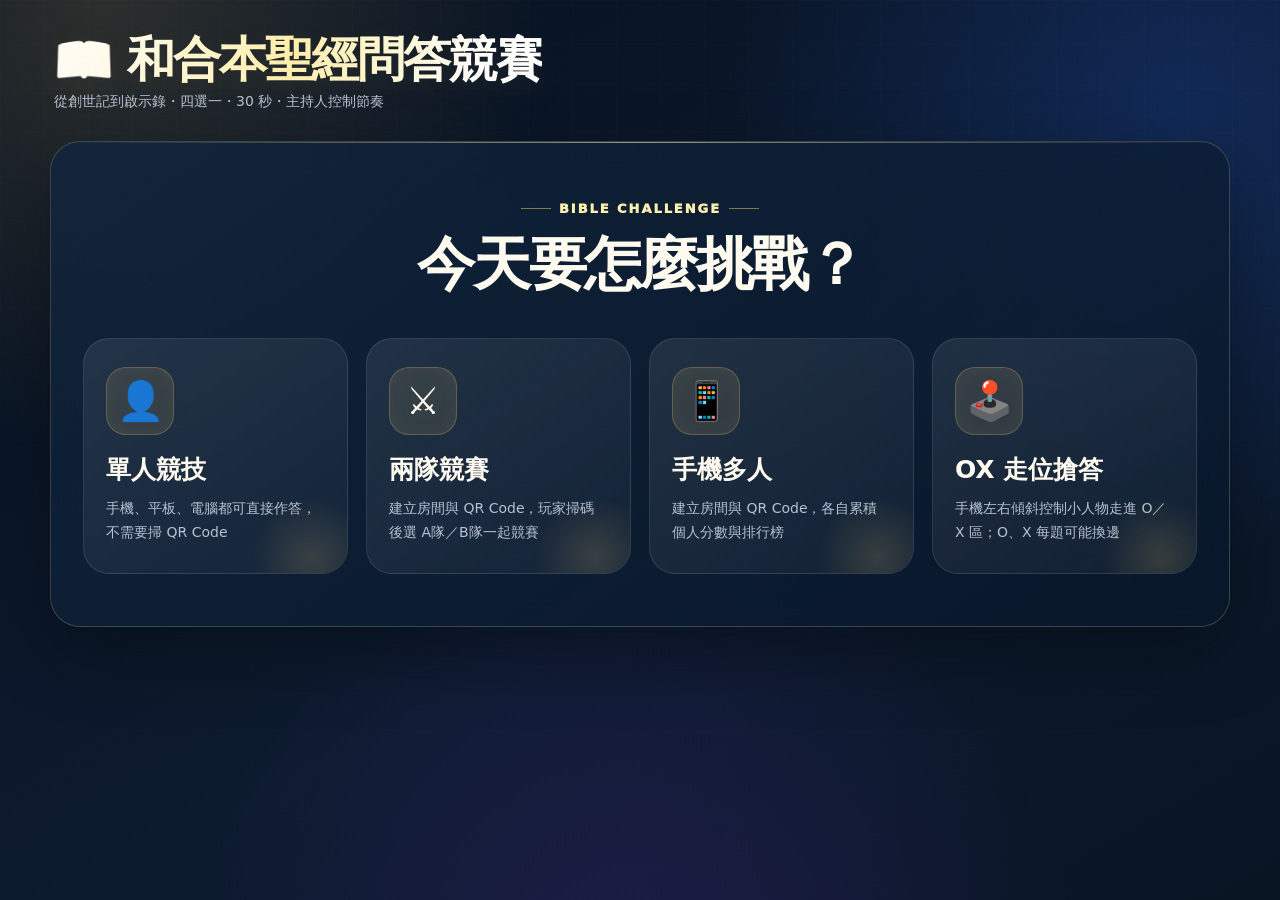
==== index.html @ 74457f45 "Add files via upload" ====
<!doctype html>
<html lang="zh-Hant">
<head>
  <meta charset="utf-8">
  <meta name="viewport" content="width=device-width,initial-scale=1">
  <meta name="theme-color" content="#07111f">
  <title>和合本聖經問答競賽</title>
  <link rel="stylesheet" href="./styles.css">
</head>
<body>
  <main id="app" class="app">
    <header class="header">
      <div>
        <div class="brand">📖 和合本聖經問答競賽</div>
        <div class="muted">從創世記到啟示錄・四選一・30 秒・主持人控制節奏</div>
      </div>
      <button id="homeBtn" class="ghost hidden">⌂ 回首頁</button>
    </header>

    <section id="home" class="glass hero">
      <div class="eyebrow">BIBLE CHALLENGE</div>
      <h1>今天要怎麼挑戰？</h1>
      <div class="mode-grid">
        <button class="mode-card" data-mode="solo">
          <span class="mode-icon">👤</span><b>單人競技</b>
          <small>手機、平板、電腦都可直接作答，不需要掃 QR Code</small>
        </button>
        <button class="mode-card" data-mode="team">
          <span class="mode-icon">⚔️</span><b>兩隊競賽</b>
          <small>建立房間與 QR Code，玩家掃碼後選 A隊／B隊一起競賽</small>
        </button>
        <button class="mode-card" data-mode="online">
          <span class="mode-icon">📱</span><b>手機多人</b>
          <small>建立房間與 QR Code，各自累積個人分數與排行榜</small>
        </button>
        <button class="mode-card" data-mode="ox">
          <span class="mode-icon">🕹️</span><b>OX 走位搶答</b>
          <small>手機左右傾斜控制小人物走進 O／X 區；O、X 每題可能換邊</small>
        </button>
      </div>
    </section>

    <section id="onlineLobby" class="grid2 hidden">
      <div class="glass">
        <div id="lobbyModeLabel" class="eyebrow">手機多人模式</div>
        <h2>掃碼加入本局</h2>
        <div id="qr" class="qr-box"></div>
        <div id="joinUrl" class="join-url"></div>
        <div class="room-line">房號 <strong id="roomCode">-----</strong></div>
        <div class="button-row"><button id="onlineSetupBtn" class="primary">設定題目</button><button id="newRoomBtn" class="secondary">建立新房</button></div>
      </div>
      <div class="glass">
        <div class="title-row"><h2 id="waitingTitle">玩家等待區</h2><strong id="playerCount">0 人</strong></div>
        <div id="teamLobbySummary" class="team-lobby-summary hidden">
          <div><b id="lobbyTeamAName">A隊</b><strong id="teamACount">0 人</strong></div>
          <div><b id="lobbyTeamBName">B隊</b><strong id="teamBCount">0 人</strong></div>
        </div>
        <div id="players" class="player-wrap"></div>
        <p class="muted">人數不限，1 人也能加入；不補 AI，不限制奇數或偶數。</p>
      </div>
    </section>

    <section id="setup" class="glass hidden">
      <div class="eyebrow">遊戲設定</div>
      <h2 id="setupTitle">設定題目</h2>
      <div class="setup-grid">
        <label>範圍
          <select id="testamentSelect">
            <option value="all">全聖經</option>
            <option value="old">舊約</option>
            <option value="new">新約</option>
          </select>
        </label>
        <label>經卷
          <select id="bookSelect"><option value="all">全部經卷</option></select>
        </label>
        <label>難度
          <select id="difficultySelect">
            <option value="easy">🟢 簡單</option>
            <option value="normal">🟡 普通</option>
            <option value="hard">🔴 困難</option>
            <option value="heaven">👼 上天堂</option>
          </select>
        </label>
        <label>題數
          <select id="countSelect">
            <option value="5">5 題</option><option value="10">10 題</option><option value="15">15 題</option><option value="20">20 題</option>
          </select>
        </label>
      </div>
      <div id="teamNames" class="team-name-grid hidden">
        <label>A 隊名稱<input id="teamAName" value="A隊" maxlength="12"></label>
        <label>B 隊名稱<input id="teamBName" value="B隊" maxlength="12"></label>
      </div>
      <div id="questionAvailability" class="notice"></div>
      <div class="button-row"><button id="startGameBtn" class="primary">開始遊戲</button><button id="backModeBtn" class="secondary">返回</button></div>
    </section>

    <section id="game" class="glass hidden">
      <div class="question-meta">
        <div><strong id="progress">第 1 / 5 題</strong><span id="difficultyBadge" class="badge"></span></div>
        <strong>⏱ <span id="timer">30</span> 秒</strong>
      </div>
      <div class="timer-shell"><div id="timerBar" class="timer-bar"></div></div>
      <div id="bookRef" class="reference-top"></div>
      <div id="questionText" class="question"></div>
      <div id="oxArena" class="ox-arena hidden">
        <div id="oxLeftZone" class="ox-zone ox-left"><div id="oxLeftLabel" class="ox-big">O</div></div>
        <div class="ox-center"><div>START</div><small>人物從中央出發</small></div>
        <div id="oxRightZone" class="ox-zone ox-right"><div id="oxRightLabel" class="ox-big">X</div></div>
        <div id="oxCharacters" class="ox-characters"></div>
      </div>
      <div id="oxStats" class="ox-stats hidden"></div>
      <div id="choices" class="choice-grid">
        <button class="choice choice-a" data-choice="A"><span class="letter">A</span><span id="answerA" class="answer"></span><span id="votesA" class="vote-count hidden"></span></button>
        <button class="choice choice-b" data-choice="B"><span class="letter">B</span><span id="answerB" class="answer"></span><span id="votesB" class="vote-count hidden"></span></button>
        <button class="choice choice-c" data-choice="C"><span class="letter">C</span><span id="answerC" class="answer"></span><span id="votesC" class="vote-count hidden"></span></button>
        <button class="choice choice-d" data-choice="D"><span class="letter">D</span><span id="answerD" class="answer"></span><span id="votesD" class="vote-count hidden"></span></button>
      </div>
      <div id="status" class="status">請作答</div>
      <div id="answerPanel" class="answer-panel hidden">
        <div id="correctAnswer" class="correct-answer"></div>
        <div id="scriptureRef" class="scripture-ref"></div>
        <div id="explanation" class="muted"></div>
      </div>
      <div id="teamScorePanel" class="team-score-panel hidden">
        <div class="team-score-card"><b id="teamALabel">A隊</b><strong id="teamAScore">0</strong></div>
        <div class="team-score-card"><b id="teamBLabel">B隊</b><strong id="teamBScore">0</strong></div>
      </div>
      <div class="button-row center">
        <button id="revealBtn" class="primary">公布答案</button>
        <button id="nextBtn" class="primary hidden">下一題 ▶</button>
      </div>
    </section>

    <section id="ranking" class="glass hidden">
      <div class="eyebrow">FINAL RESULT</div>
      <h2>🏆 最終結果</h2>
      <div id="rankList" class="rank-list"></div>
      <button id="restartBtn" class="primary">再玩一局</button>
    </section>
  </main>
  <script type="module" src="./screen.js"></script>
</body>
</html>
---- styles.css ----
:root{
  --bg:#07111f;--bg2:#0d1b2f;--panel:rgba(12,28,48,.78);--panel2:rgba(255,255,255,.055);
  --line:rgba(235,220,176,.20);--line2:rgba(255,255,255,.10);--text:#fffaf0;--muted:#b8c2d3;
  --gold:#e6c56d;--gold2:#fff0ae;--blue:#2563eb;--cyan:#0891b2;--rose:#db2777;--orange:#f97316;
  --green:#16a34a;--lime:#65a30d;--violet:#7c3aed;--purple:#9333ea;--danger:#ef4444;
  --shadow:0 24px 70px rgba(0,0,0,.34);--soft-shadow:0 10px 34px rgba(0,0,0,.22);
}
*{box-sizing:border-box}
html{min-height:100%;background:var(--bg)}
body{margin:0;min-height:100vh;font-family:"Microsoft JhengHei","PingFang TC",system-ui,sans-serif;color:var(--text);background:
 radial-gradient(circle at 8% 0%,rgba(230,197,109,.16),transparent 30%),
 radial-gradient(circle at 92% 12%,rgba(37,99,235,.22),transparent 32%),
 radial-gradient(circle at 50% 110%,rgba(124,58,237,.16),transparent 38%),
 linear-gradient(150deg,var(--bg),var(--bg2) 58%,#091523);padding:22px;overflow-x:hidden}
body::before{content:"";position:fixed;inset:0;pointer-events:none;background-image:linear-gradient(rgba(255,255,255,.018) 1px,transparent 1px),linear-gradient(90deg,rgba(255,255,255,.018) 1px,transparent 1px);background-size:44px 44px;mask-image:linear-gradient(to bottom,rgba(0,0,0,.7),transparent 92%)}
button,input,select{font:inherit}button{touch-action:manipulation}.hidden{display:none!important}
.app{width:min(1180px,100%);margin:auto;position:relative;z-index:1}
.header{display:flex;justify-content:space-between;align-items:center;gap:18px;margin:4px 0 22px;padding:8px 4px}
.brand{font-size:clamp(28px,4vw,48px);font-weight:1000;letter-spacing:-.04em;line-height:1.08;background:linear-gradient(105deg,#fffdf5 8%,var(--gold2) 48%,#fff 88%);-webkit-background-clip:text;background-clip:text;color:transparent;text-shadow:0 10px 35px rgba(230,197,109,.08)}
.header .muted{margin-top:7px;font-size:14px}.muted{color:var(--muted)}
.glass{background:linear-gradient(145deg,rgba(17,37,61,.86),rgba(8,23,41,.75));border:1px solid var(--line);border-radius:30px;padding:26px;box-shadow:var(--shadow);backdrop-filter:blur(18px);-webkit-backdrop-filter:blur(18px);position:relative;overflow:hidden}
.glass::after{content:"";position:absolute;left:0;right:0;top:0;height:1px;background:linear-gradient(90deg,transparent,rgba(255,240,174,.55),transparent);pointer-events:none}
.hero{text-align:center;padding:52px 32px}.hero h1{font-size:clamp(32px,5vw,58px);margin:10px 0 4px;letter-spacing:-.04em}.eyebrow{display:inline-flex;align-items:center;gap:8px;font-weight:1000;color:var(--gold2);letter-spacing:.15em;text-transform:uppercase;font-size:13px}.eyebrow::before,.eyebrow::after{content:"";width:30px;height:1px;background:rgba(230,197,109,.55)}
.mode-grid{display:grid;grid-template-columns:repeat(3,1fr);gap:18px;margin-top:34px}
.mode-card,.setting-card{border:1px solid var(--line2);background:linear-gradient(145deg,rgba(255,255,255,.085),rgba(255,255,255,.035));color:var(--text);border-radius:26px;padding:28px 22px;text-align:left;cursor:pointer;transition:transform .22s ease,border-color .22s ease,box-shadow .22s ease,background .22s ease;position:relative;overflow:hidden;min-height:210px}
.mode-card::before{content:"";position:absolute;inset:auto -30px -50px auto;width:130px;height:130px;border-radius:50%;background:radial-gradient(circle,rgba(230,197,109,.17),transparent 65%)}
.mode-card:hover{transform:translateY(-7px);border-color:rgba(255,240,174,.5);box-shadow:0 18px 45px rgba(0,0,0,.28);background:linear-gradient(145deg,rgba(255,255,255,.12),rgba(255,255,255,.05))}.mode-card:active{transform:translateY(-2px) scale(.99)}
.mode-icon{display:flex;align-items:center;justify-content:center;width:68px;height:68px;border-radius:20px;font-size:38px;margin-bottom:18px;background:rgba(230,197,109,.11);border:1px solid rgba(230,197,109,.25);box-shadow:inset 0 0 20px rgba(230,197,109,.05)}
.mode-card b{display:block;font-size:25px}.mode-card small{display:block;color:var(--muted);margin-top:10px;line-height:1.75;font-size:14px}
.primary,.secondary,.ghost{border-radius:17px;padding:14px 21px;font-weight:1000;cursor:pointer;transition:.18s ease;letter-spacing:.01em}.primary{border:1px solid rgba(255,240,174,.38);color:#172033;background:linear-gradient(135deg,#fff0ae,#e6c56d 56%,#c9a746);box-shadow:0 10px 26px rgba(230,197,109,.18)}.primary:hover{transform:translateY(-2px);filter:brightness(1.04);box-shadow:0 14px 30px rgba(230,197,109,.24)}.primary:disabled{opacity:.4;cursor:not-allowed;transform:none;filter:none}.secondary,.ghost{border:1px solid var(--line);color:var(--text);background:rgba(255,255,255,.055)}.secondary:hover,.ghost:hover{background:rgba(255,255,255,.1);border-color:rgba(255,240,174,.38)}
.grid2{display:grid;grid-template-columns:1fr 1fr;gap:20px}.grid2 .glass{min-height:420px}
.qr-box{display:inline-block;background:#fff;padding:14px;border-radius:22px;min-width:248px;min-height:248px;box-shadow:0 18px 45px rgba(0,0,0,.27)}.join-url{word-break:break-all;color:var(--muted);font-size:12px;margin-top:12px;line-height:1.5}.room-line{margin-top:16px;font-size:20px}.room-line strong{color:var(--gold2);letter-spacing:.1em}.button-row{display:flex;gap:11px;flex-wrap:wrap;margin-top:20px}.button-row.center{justify-content:center}.title-row,.question-meta{display:flex;justify-content:space-between;align-items:center;gap:14px}.player-wrap{display:flex;flex-wrap:wrap;gap:9px;margin-top:14px}.pill{padding:10px 14px;border-radius:999px;background:rgba(255,255,255,.075);border:1px solid var(--line2);font-weight:900;box-shadow:var(--soft-shadow)}
.setup-grid,.team-name-grid{display:grid;grid-template-columns:repeat(2,1fr);gap:16px;margin:22px 0}.setup-grid label,.team-name-grid label,label{display:grid;gap:9px;font-weight:900;color:#f8f3e3}select,input{width:100%;padding:15px 16px;border-radius:15px;border:1px solid var(--line);background:#102039;color:var(--text);outline:none;transition:.18s}select:focus,input:focus{border-color:var(--gold);box-shadow:0 0 0 4px rgba(230,197,109,.10)}option{background:#102039;color:#fff}.notice{padding:15px 17px;border-radius:18px;background:rgba(230,197,109,.075);border:1px solid rgba(230,197,109,.16);line-height:1.65;color:#e9e2cf}
#game{padding:28px}.question-meta{padding:2px 4px 8px}.question-meta>strong{font-size:20px;color:var(--gold2)}
.timer-shell{height:12px;border-radius:999px;background:rgba(255,255,255,.08);overflow:hidden;margin:12px 0 24px;border:1px solid rgba(255,255,255,.06)}.timer-bar{height:100%;width:100%;background:linear-gradient(90deg,#4ade80 0%,#facc15 52%,#fb7185 100%);box-shadow:0 0 18px rgba(250,204,21,.3);transition:width .2s linear}.badge{display:inline-block;margin-left:10px;padding:6px 11px;border-radius:999px;background:rgba(230,197,109,.10);border:1px solid rgba(230,197,109,.22);color:var(--gold2);font-size:13px}.reference-top{text-align:center;color:var(--gold2);font-weight:1000;letter-spacing:.05em}.question{font-size:clamp(28px,4vw,50px);font-weight:1000;text-align:center;margin:22px auto 30px;line-height:1.4;max-width:980px;text-wrap:balance;text-shadow:0 7px 30px rgba(0,0,0,.22)}
.choice-grid{display:grid;grid-template-columns:1fr 1fr;gap:16px}.choice{min-height:156px;border:1px solid rgba(255,255,255,.17);border-radius:26px;color:#fff;padding:20px 22px;display:grid;grid-template-columns:72px 1fr;align-items:center;gap:18px;text-align:left;cursor:pointer;position:relative;overflow:hidden;box-shadow:0 14px 32px rgba(0,0,0,.20);transition:transform .16s ease,box-shadow .16s ease,filter .16s ease,opacity .16s ease}.choice::after{content:"";position:absolute;inset:0;background:linear-gradient(110deg,rgba(255,255,255,.13),transparent 28%,transparent 72%,rgba(255,255,255,.06));pointer-events:none}.choice:hover:not(:disabled){transform:translateY(-3px) scale(1.01);box-shadow:0 18px 38px rgba(0,0,0,.28);filter:brightness(1.05)}.choice:active:not(:disabled){transform:scale(.992)}.choice:disabled{cursor:default}.choice-a{background:linear-gradient(145deg,#1d4ed8,#0e7490)}.choice-b{background:linear-gradient(145deg,#be185d,#ea580c)}.choice-c{background:linear-gradient(145deg,#15803d,#4d7c0f)}.choice-d{background:linear-gradient(145deg,#6d28d9,#7e22ce)}.letter{display:flex;align-items:center;justify-content:center;width:62px;height:62px;border-radius:18px;font-size:38px;font-weight:1000;background:rgba(0,0,0,.20);border:1px solid rgba(255,255,255,.24);text-shadow:0 4px 12px rgba(0,0,0,.25)}.answer{font-size:clamp(18px,2.5vw,29px);font-weight:1000;line-height:1.4}.vote-count{position:absolute;right:14px;bottom:12px;background:rgba(5,12,20,.34);padding:7px 11px;border-radius:999px;font-size:13px;font-weight:900;border:1px solid rgba(255,255,255,.12)}.selected{outline:5px solid #fff;outline-offset:-8px;box-shadow:0 0 0 4px rgba(255,255,255,.18),0 18px 40px rgba(0,0,0,.25)}.correct{outline:6px solid #fef08a;outline-offset:-9px;box-shadow:0 0 0 5px rgba(34,197,94,.5),0 0 35px rgba(74,222,128,.32)!important;animation:correctPulse .45s ease}.wrong{opacity:.36;filter:saturate(.55)}@keyframes correctPulse{50%{transform:scale(1.018)}}
.status{text-align:center;font-weight:1000;font-size:20px;margin:22px 0;color:#f7f0dc}.answer-panel{padding:22px;border-radius:22px;background:linear-gradient(145deg,rgba(21,128,61,.17),rgba(230,197,109,.08));border:1px solid rgba(134,239,172,.28);text-align:center;box-shadow:inset 0 1px 0 rgba(255,255,255,.06)}.correct-answer{font-size:27px;font-weight:1000;color:#ecfccb}.scripture-ref{font-size:18px;margin-top:10px;color:var(--gold2);font-weight:900}.team-score-panel{display:grid;grid-template-columns:1fr 1fr;gap:16px;margin-top:20px}.team-score-card{display:grid;gap:10px;text-align:center;padding:18px;border-radius:20px;background:rgba(255,255,255,.055);border:1px solid var(--line2)}.team-score-card strong{font-size:38px;color:var(--gold2)}
.rank-list{display:grid;gap:13px;margin:20px 0}.rank{display:flex;align-items:center;gap:15px;padding:18px;border-radius:20px;background:linear-gradient(90deg,rgba(255,255,255,.085),rgba(255,255,255,.04));border:1px solid var(--line2);box-shadow:var(--soft-shadow)}.rank:first-child{border-color:rgba(230,197,109,.38);background:linear-gradient(90deg,rgba(230,197,109,.14),rgba(255,255,255,.045))}.rank .name{flex:1;font-weight:1000}.rank strong{color:var(--gold2);font-size:20px}.medal{font-size:30px}
.mobile-card{width:min(620px,100%);margin:5vh auto}.full{width:100%;margin-top:16px}.big-icon{text-align:center;font-size:68px;filter:drop-shadow(0 10px 20px rgba(0,0,0,.25))}.mobile-card h1,.mobile-card h2{text-align:center}.mobile-card h1{margin-bottom:18px}.mobile-choice-grid{display:grid;grid-template-columns:1fr 1fr;gap:12px}.mobile-choice{min-height:154px;border:1px solid rgba(255,255,255,.17);border-radius:24px;color:#fff;font-size:20px;font-weight:1000;white-space:pre-line;padding:16px;box-shadow:var(--soft-shadow)}.mobile-card #nameInput{margin-top:7px}.mobile-card #joinMsg{min-height:26px;margin-top:9px}.mobile-timer{text-align:center;font-weight:1000;font-size:24px;margin:9px 0 16px;color:var(--gold2)}
.team-lobby-summary{display:grid;grid-template-columns:1fr 1fr;gap:11px;margin:14px 0 18px}.team-lobby-summary>div{display:flex;justify-content:space-between;align-items:center;padding:14px 16px;border-radius:17px;background:rgba(255,255,255,.055);border:1px solid var(--line2)}.team-picker{margin:16px 0}.team-pick.active{outline:4px solid var(--gold2);outline-offset:-5px;background:rgba(230,197,109,.18);color:var(--gold2)}.team-tag{text-align:center;padding:11px 14px;border-radius:999px;background:rgba(230,197,109,.10);border:1px solid rgba(230,197,109,.25);font-weight:1000;color:var(--gold2)}.pill.team-a{background:rgba(37,99,235,.18);border-color:rgba(96,165,250,.25)}.pill.team-b{background:rgba(219,39,119,.18);border-color:rgba(244,114,182,.25)}
@media(max-width:900px){.mode-grid{grid-template-columns:1fr}.mode-card{min-height:unset}.grid2{grid-template-columns:1fr}.grid2 .glass{min-height:unset}}
@media(max-width:760px){body{padding:12px}.header{align-items:flex-start;margin-bottom:14px}.brand{font-size:29px}.header .muted{font-size:12px}.glass{border-radius:24px;padding:18px}.hero{padding:28px 16px}.hero h1{font-size:36px}.mode-grid{gap:12px;margin-top:24px}.mode-card{text-align:left;padding:20px;display:grid;grid-template-columns:58px 1fr;column-gap:14px;align-items:center}.mode-card::before{display:none}.mode-icon{width:58px;height:58px;font-size:30px;margin:0;grid-row:1/3}.mode-card b{font-size:21px}.mode-card small{margin-top:3px;line-height:1.55}.setup-grid,.team-name-grid,.choice-grid,.team-score-panel{grid-template-columns:1fr}.question-meta{align-items:flex-start}.question-meta>div{display:grid;gap:7px}.question-meta>strong{font-size:17px}.badge{margin-left:0;width:max-content}.question{font-size:29px;margin:17px 0 22px}.choice{min-height:112px;border-radius:21px;padding:14px 16px;grid-template-columns:54px 1fr;gap:13px}.letter{width:48px;height:48px;border-radius:14px;font-size:29px}.answer{font-size:18px}.vote-count{right:10px;bottom:8px}.team-lobby-summary{grid-template-columns:1fr}.qr-box{min-width:228px;min-height:228px}.button-row>*{flex:1 1 150px}.mobile-card{margin:2vh auto}.mobile-choice{min-height:132px;font-size:18px}.eyebrow::before,.eyebrow::after{width:18px}}
@media(max-width:430px){body{padding:9px}.glass{padding:15px;border-radius:21px}.brand{font-size:25px}.hero h1{font-size:31px}.mobile-choice-grid{grid-template-columns:1fr}.mobile-choice{min-height:96px}.choice{min-height:100px}.question{font-size:25px}.primary,.secondary,.ghost{padding:13px 15px}.team-picker .mobile-choice-grid{grid-template-columns:1fr 1fr}.team-picker .team-pick{min-height:54px}}
@media(prefers-reduced-motion:reduce){*{animation:none!important;transition:none!important}}


/* v10 - OX 走位搶答 */
.ox-arena{position:relative;height:460px;border-radius:28px;overflow:hidden;border:2px solid rgba(255,255,255,.14);background:linear-gradient(180deg,#10233e,#091728);box-shadow:inset 0 0 50px rgba(0,0,0,.35);margin:14px 0 18px}
.ox-zone{position:absolute;top:0;bottom:0;width:34%;display:flex;align-items:center;justify-content:center;opacity:.86;transition:.25s}.ox-left{left:0}.ox-right{right:0}.zone-o{background:linear-gradient(135deg,rgba(34,197,94,.34),rgba(14,116,144,.22))}.zone-x{background:linear-gradient(135deg,rgba(244,63,94,.34),rgba(190,24,93,.22))}.ox-big{font-size:clamp(92px,13vw,180px);font-weight:1000;color:#fff;text-shadow:0 9px 35px rgba(0,0,0,.35)}.ox-center{position:absolute;left:34%;right:34%;top:0;bottom:0;display:flex;flex-direction:column;align-items:center;justify-content:center;color:rgba(255,255,255,.44);font-weight:1000;letter-spacing:.14em;border-left:2px dashed rgba(255,255,255,.16);border-right:2px dashed rgba(255,255,255,.16)}.ox-center small{font-size:11px;margin-top:8px;letter-spacing:.04em}.ox-characters{position:absolute;inset:0;pointer-events:none}.ox-person{position:absolute;transform:translate(-50%,-50%);display:grid;justify-items:center;min-width:74px;transition:left .05s linear;z-index:5}.ox-avatar{font-size:44px;filter:drop-shadow(0 6px 8px rgba(0,0,0,.5))}.ox-person b{font-size:12px;background:rgba(4,10,18,.78);border:1px solid rgba(255,255,255,.22);padding:4px 7px;border-radius:999px;max-width:90px;overflow:hidden;text-overflow:ellipsis;white-space:nowrap}.ox-person.walking .ox-avatar{animation:oxWalk .22s infinite alternate}@keyframes oxWalk{to{transform:translateY(-7px) rotate(3deg)}}.ox-correct{box-shadow:inset 0 0 0 8px #fef08a,inset 0 0 70px rgba(250,204,21,.33);opacity:1}.ox-stats{display:flex;justify-content:center;gap:12px;flex-wrap:wrap;margin:12px 0}.ox-stats span{padding:10px 14px;border-radius:999px;background:rgba(255,255,255,.07);border:1px solid var(--line2)}
.ox-phone-guide{display:grid;grid-template-columns:76px 1fr 76px;align-items:center;gap:9px;margin:18px 0;text-align:center}.ox-phone-guide span{font-size:48px;font-weight:1000;padding:18px 6px;border-radius:22px;background:rgba(255,255,255,.08);border:1px solid var(--line2)}.ox-phone-guide b{color:var(--gold2);font-size:16px}.ox-fallback{display:grid;grid-template-columns:1fr 1fr 1fr;gap:9px;margin-top:14px}.ox-fallback button{min-height:54px}.mode-grid{grid-template-columns:repeat(4,1fr)}
@media(max-width:1100px){.mode-grid{grid-template-columns:repeat(2,1fr)}}
@media(max-width:760px){.ox-arena{height:380px}.ox-avatar{font-size:36px}.ox-person{min-width:64px}.ox-fallback{grid-template-columns:1fr 1fr 1fr}.mode-grid{grid-template-columns:1fr}}
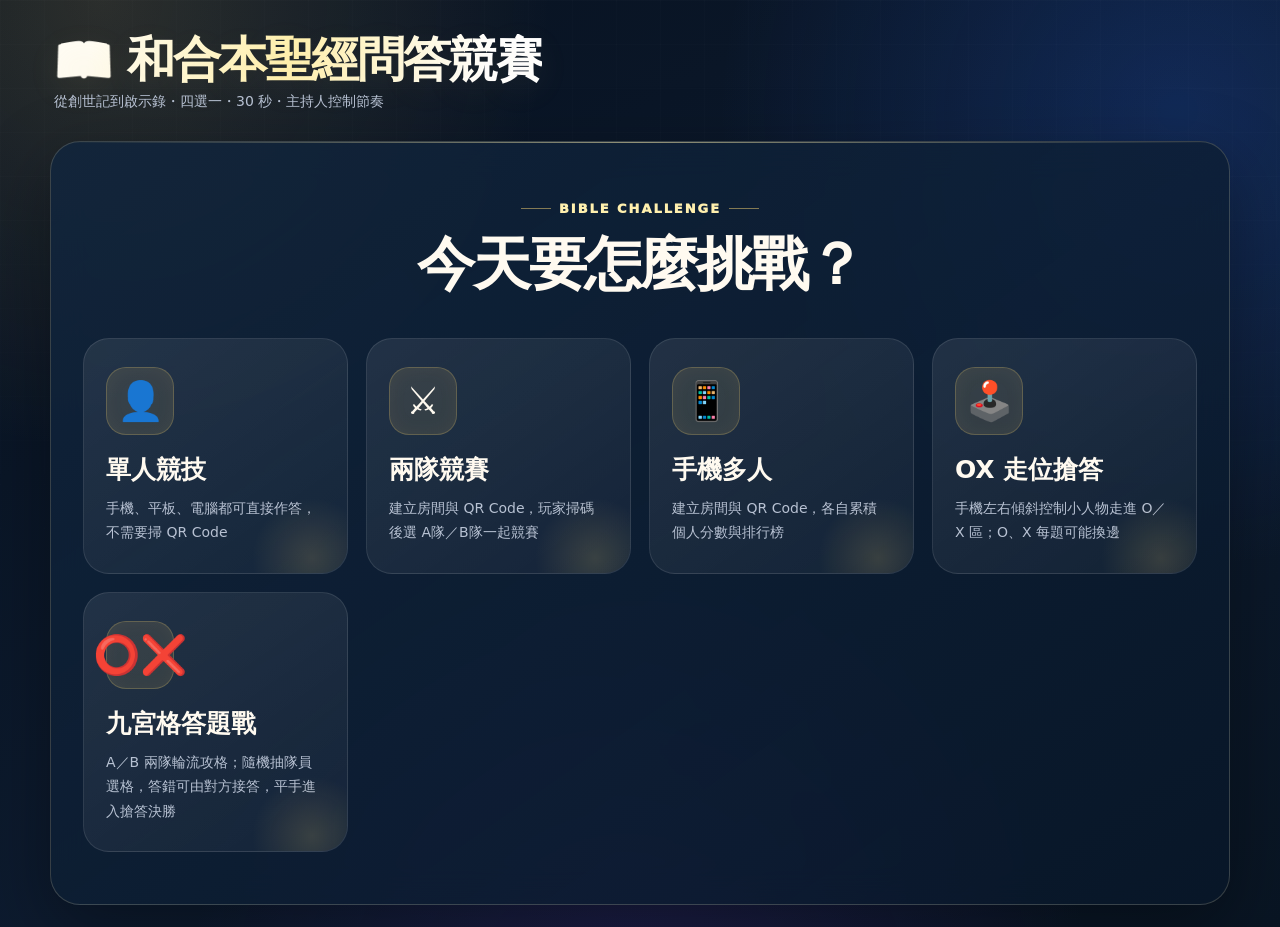
==== commit d4fbee5e: "Add files via upload" ====
--- a/index.html
+++ b/index.html
@@ -36,6 +36,10 @@
         <button class="mode-card" data-mode="ox">
           <span class="mode-icon">🕹️</span><b>OX 走位搶答</b>
           <small>手機左右傾斜控制小人物走進 O／X 區；O、X 每題可能換邊</small>
+        </button>
+        <button class="mode-card" data-mode="ttt">
+          <span class="mode-icon">⭕❌</span><b>九宮格答題戰</b>
+          <small>A／B 兩隊輪流攻格；隨機抽隊員選格，答錯可由對方接答，平手進入搶答決勝</small>
         </button>
       </div>
     </section>
@@ -133,6 +137,54 @@
       </div>
     </section>
 
+
+    <section id="tttGame" class="glass hidden">
+      <div class="ttt-topline">
+        <div>
+          <div class="eyebrow">⭕❌ TIC-TAC-TOE BIBLE BATTLE</div>
+          <h2 id="tttTurnTitle">準備開始</h2>
+          <div id="tttPickerText" class="muted"></div>
+        </div>
+        <div id="tttPhaseBadge" class="badge">等待</div>
+      </div>
+
+      <div class="ttt-layout">
+        <div class="ttt-board-wrap">
+          <div id="tttBoard" class="ttt-board">
+            <button data-cell="0"></button><button data-cell="1"></button><button data-cell="2"></button>
+            <button data-cell="3"></button><button data-cell="4"></button><button data-cell="5"></button>
+            <button data-cell="6"></button><button data-cell="7"></button><button data-cell="8"></button>
+          </div>
+          <div class="ttt-team-key">
+            <span><b id="tttAName">A隊</b> = ⭕</span>
+            <span><b id="tttBName">B隊</b> = ❌</span>
+          </div>
+        </div>
+
+        <div class="ttt-question-card">
+          <div id="tttQuestionNo" class="muted"></div>
+          <h2 id="tttQuestionText">等待選格</h2>
+          <div id="tttChoices" class="ttt-host-choices hidden">
+            <div><b>A</b><span id="tttA"></span></div>
+            <div><b>B</b><span id="tttB"></span></div>
+            <div><b>C</b><span id="tttC"></span></div>
+            <div><b>D</b><span id="tttD"></span></div>
+          </div>
+          <div id="tttStatus" class="status">等待玩家操作</div>
+          <div id="tttAnswerPanel" class="answer-panel hidden">
+            <div id="tttCorrectAnswer" class="correct-answer"></div>
+            <div id="tttReference" class="scripture-ref"></div>
+            <div id="tttExplanation" class="muted"></div>
+          </div>
+        </div>
+      </div>
+
+      <div id="tttWinnerBanner" class="ttt-winner hidden"></div>
+      <div class="button-row center">
+        <button id="tttBackLobbyBtn" class="secondary hidden">返回等待區</button>
+      </div>
+    </section>
+
     <section id="ranking" class="glass hidden">
       <div class="eyebrow">FINAL RESULT</div>
       <h2>🏆 最終結果</h2>
--- a/styles.css
+++ b/styles.css
@@ -50,3 +50,37 @@
 .ox-phone-guide{display:grid;grid-template-columns:76px 1fr 76px;align-items:center;gap:9px;margin:18px 0;text-align:center}.ox-phone-guide span{font-size:48px;font-weight:1000;padding:18px 6px;border-radius:22px;background:rgba(255,255,255,.08);border:1px solid var(--line2)}.ox-phone-guide b{color:var(--gold2);font-size:16px}.ox-fallback{display:grid;grid-template-columns:1fr 1fr 1fr;gap:9px;margin-top:14px}.ox-fallback button{min-height:54px}.mode-grid{grid-template-columns:repeat(4,1fr)}
 @media(max-width:1100px){.mode-grid{grid-template-columns:repeat(2,1fr)}}
 @media(max-width:760px){.ox-arena{height:380px}.ox-avatar{font-size:36px}.ox-person{min-width:64px}.ox-fallback{grid-template-columns:1fr 1fr 1fr}.mode-grid{grid-template-columns:1fr}}
+
+
+/* ===== 九宮格答題戰 ===== */
+.ttt-topline{display:flex;justify-content:space-between;align-items:flex-start;gap:16px;margin-bottom:18px}
+.ttt-layout{display:grid;grid-template-columns:minmax(300px,520px) 1fr;gap:24px;align-items:start}
+.ttt-board-wrap{display:flex;flex-direction:column;gap:14px}
+.ttt-board,.ttt-mobile-board{display:grid;grid-template-columns:repeat(3,1fr);gap:10px}
+.ttt-board button{
+  aspect-ratio:1/1;border:2px solid rgba(255,255,255,.2);border-radius:18px;
+  background:rgba(255,255,255,.06);font-size:clamp(34px,5vw,72px);font-weight:900;color:#fff;
+  pointer-events:none;
+}
+.ttt-board button.team-a,.ttt-mobile-board button.team-a{background:rgba(53,170,255,.18)}
+.ttt-board button.team-b,.ttt-mobile-board button.team-b{background:rgba(255,85,120,.18)}
+.ttt-board button.winning{outline:4px solid #ffd86b;box-shadow:0 0 28px rgba(255,216,107,.45);transform:scale(1.03)}
+.ttt-team-key{display:flex;justify-content:space-between;gap:12px;flex-wrap:wrap;font-size:1.05rem}
+.ttt-question-card{background:rgba(255,255,255,.055);border:1px solid rgba(255,255,255,.12);border-radius:20px;padding:20px;min-height:360px}
+.ttt-host-choices{display:grid;grid-template-columns:1fr 1fr;gap:10px;margin:18px 0}
+.ttt-host-choices>div{display:flex;gap:10px;align-items:flex-start;background:rgba(255,255,255,.07);padding:12px;border-radius:14px}
+.ttt-host-choices b{display:inline-flex;align-items:center;justify-content:center;min-width:32px;height:32px;border-radius:10px;background:rgba(255,255,255,.14)}
+.ttt-winner{margin-top:20px;padding:22px;text-align:center;font-size:clamp(28px,4vw,52px);font-weight:900;border-radius:18px;background:linear-gradient(135deg,rgba(255,214,102,.25),rgba(255,255,255,.08));border:2px solid rgba(255,214,102,.6)}
+
+.ttt-mobile-board{margin:18px 0}
+.ttt-mobile-board button{
+  aspect-ratio:1/1;border:2px solid rgba(255,255,255,.22);border-radius:16px;
+  background:rgba(255,255,255,.08);color:#fff;font-size:30px;font-weight:900;
+}
+.ttt-mobile-board button:disabled{opacity:.62}
+.ttt-mobile-board button:not(:disabled){box-shadow:0 0 0 2px rgba(255,216,107,.25) inset}
+#tttBuzzBtn{font-size:26px;padding:22px;margin:18px 0;animation:tttPulse .8s infinite alternate}
+@keyframes tttPulse{from{transform:scale(1)}to{transform:scale(1.025)}}
+@media(max-width:900px){.ttt-layout{grid-template-columns:1fr}.ttt-question-card{min-height:unset}}
+
+.ttt-board button.ttt-selected{outline:4px solid rgba(255,255,255,.8);box-shadow:0 0 22px rgba(255,255,255,.28)}
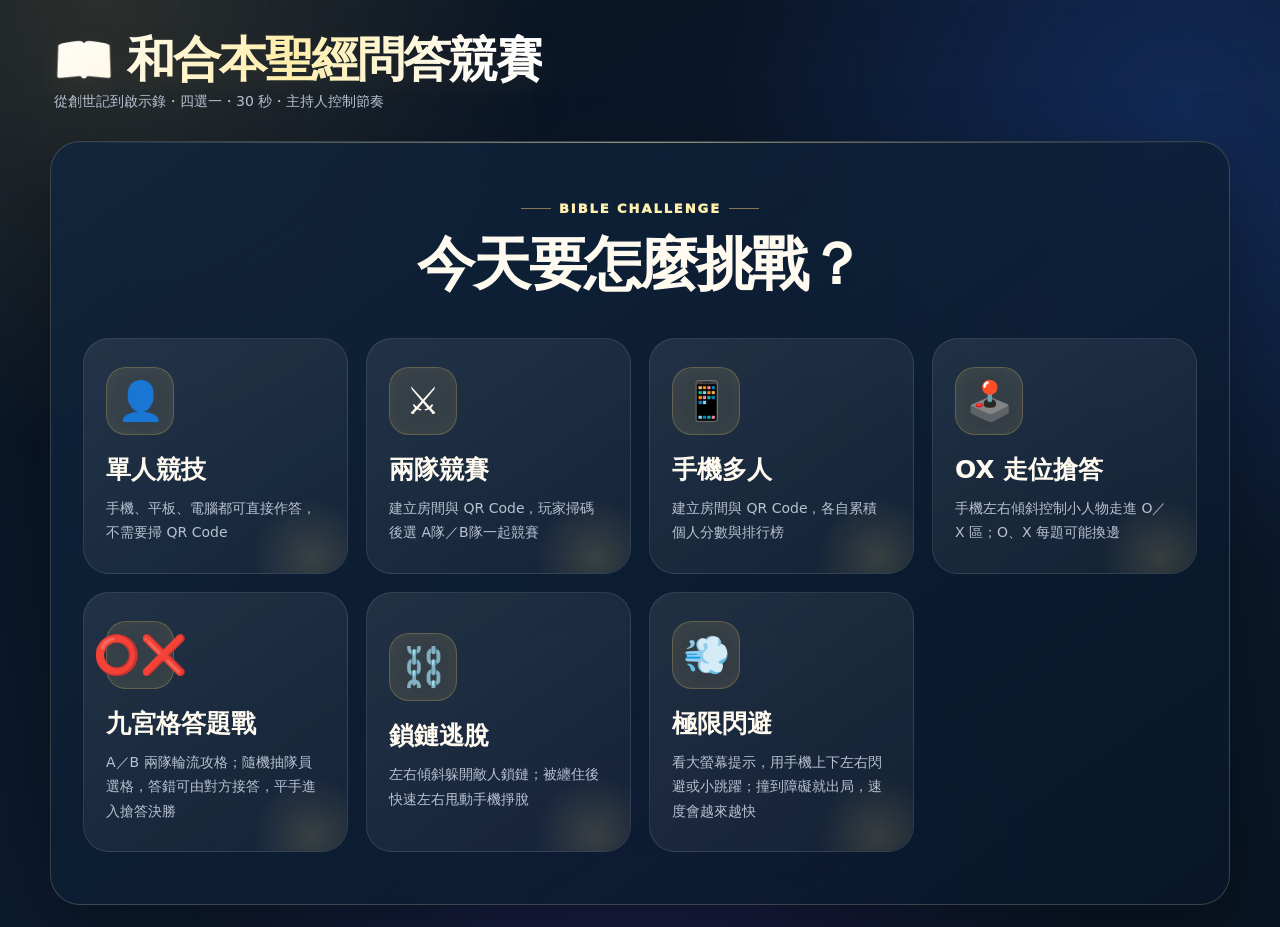
==== commit f82a6d03: "Add files via upload" ====
--- a/index.html
+++ b/index.html
@@ -41,6 +41,14 @@
           <span class="mode-icon">⭕❌</span><b>九宮格答題戰</b>
           <small>A／B 兩隊輪流攻格；隨機抽隊員選格，答錯可由對方接答，平手進入搶答決勝</small>
         </button>
+        <button class="mode-card" data-mode="chain">
+          <span class="mode-icon">⛓️</span><b>鎖鏈逃脫</b>
+          <small>左右傾斜躲開敵人鎖鏈；被纏住後快速左右甩動手機掙脫</small>
+        </button>
+        <button class="mode-card" data-mode="dodge">
+          <span class="mode-icon">💨</span><b>極限閃避</b>
+          <small>看大螢幕提示，用手機上下左右閃避或小跳躍；撞到障礙就出局，速度會越來越快</small>
+        </button>
       </div>
     </section>
 
@@ -185,6 +193,69 @@
       </div>
     </section>
 
+
+    <section id="chainGame" class="glass hidden">
+      <div class="chain-head">
+        <div>
+          <div class="eyebrow">⛓️ CHAIN ESCAPE</div>
+          <h2>鎖鏈逃脫</h2>
+          <div id="chainStatus" class="status">準備開始</div>
+        </div>
+        <div class="chain-clock">⏱ <span id="chainTimer">45</span> 秒</div>
+      </div>
+
+      <div id="chainArena" class="chain-arena">
+        <div class="chain-lane chain-left"><span>左側</span></div>
+        <div class="chain-lane chain-center"><span>中央</span></div>
+        <div class="chain-lane chain-right"><span>右側</span></div>
+        <div id="chainWarning" class="chain-warning hidden">⚠️ 鎖鏈來了！</div>
+        <div id="chainStrike" class="chain-strike hidden">⛓️⛓️⛓️</div>
+        <div id="chainPlayers" class="chain-players"></div>
+      </div>
+
+      <div class="chain-legend">
+        <span>左右傾斜手機＝移動</span>
+        <span>被鎖住＝快速左右甩動手機掙脫</span>
+      </div>
+      <div id="chainScores" class="chain-scores"></div>
+      <div class="button-row center">
+        <button id="chainRestartBtn" class="primary hidden">再玩一次</button>
+      </div>
+    </section>
+
+
+    <section id="dodgeGame" class="glass hidden">
+      <div class="dodge-head">
+        <div>
+          <div class="eyebrow">💨 DODGE RUSH</div>
+          <h2>極限閃避</h2>
+          <div id="dodgeStatus" class="status">準備開始</div>
+        </div>
+        <div class="dodge-meta">
+          <b>第 <span id="dodgeRound">0</span> 回合</b>
+          <b>速度 <span id="dodgeSpeed">1.0×</span></b>
+        </div>
+      </div>
+
+      <div id="dodgeArena" class="dodge-arena">
+        <div class="dodge-center-target">
+          <div id="dodgeCommandIcon" class="dodge-command-icon">READY</div>
+          <div id="dodgeCommandText" class="dodge-command-text">看提示閃避</div>
+        </div>
+        <div id="dodgeObstacle" class="dodge-obstacle hidden">🧱</div>
+        <div id="dodgePlayers" class="dodge-players"></div>
+      </div>
+
+      <div id="dodgeProgressShell" class="dodge-progress-shell">
+        <div id="dodgeProgressBar" class="dodge-progress-bar"></div>
+      </div>
+
+      <div id="dodgeScoreboard" class="chain-scores"></div>
+      <div class="button-row center">
+        <button id="dodgeRestartBtn" class="primary hidden">再玩一次</button>
+      </div>
+    </section>
+
     <section id="ranking" class="glass hidden">
       <div class="eyebrow">FINAL RESULT</div>
       <h2>🏆 最終結果</h2>
--- a/styles.css
+++ b/styles.css
@@ -84,3 +84,161 @@
 @media(max-width:900px){.ttt-layout{grid-template-columns:1fr}.ttt-question-card{min-height:unset}}
 
 .ttt-board button.ttt-selected{outline:4px solid rgba(255,255,255,.8);box-shadow:0 0 22px rgba(255,255,255,.28)}
+
+
+/* ===== v12：OX 手機目前位置顯示 ===== */
+.ox-phone-track-wrap{margin:18px 0 14px}
+.ox-phone-track{
+  position:relative;height:110px;border-radius:20px;overflow:hidden;
+  border:2px solid rgba(255,255,255,.18);
+  background:rgba(255,255,255,.05);
+}
+.ox-phone-zone{position:absolute;top:0;bottom:0;display:flex;align-items:flex-start;justify-content:center;padding-top:10px;font-weight:900;font-size:22px;transition:.18s}
+.ox-phone-zone.left{left:0;width:35%}
+.ox-phone-zone.center{left:35%;width:30%;background:rgba(255,255,255,.045);font-size:14px;color:rgba(255,255,255,.65)}
+.ox-phone-zone.right{right:0;width:35%}
+.ox-phone-zone.zone-o{background:rgba(48,190,125,.16)}
+.ox-phone-zone.zone-x{background:rgba(255,84,112,.16)}
+.ox-phone-zone.active-zone{box-shadow:inset 0 0 0 3px rgba(255,216,107,.72);filter:brightness(1.18)}
+.ox-phone-player{
+  position:absolute;left:50%;bottom:8px;transform:translateX(-50%);
+  display:flex;flex-direction:column;align-items:center;z-index:5;
+  transition:left .045s linear;pointer-events:none;
+}
+.ox-phone-player .avatar{font-size:38px;filter:drop-shadow(0 4px 5px rgba(0,0,0,.35))}
+.ox-phone-player small{
+  max-width:90px;overflow:hidden;text-overflow:ellipsis;white-space:nowrap;
+  padding:2px 7px;border-radius:10px;background:rgba(8,18,32,.82);font-weight:800
+}
+.ox-position-text,.ox-choice-text{text-align:center;font-weight:800;margin-top:8px}
+.ox-choice-text{font-size:18px;color:#ffe18a}
+
+
+/* ===== v13：鎖鏈逃脫 ===== */
+.chain-head{display:flex;justify-content:space-between;gap:18px;align-items:flex-start;margin-bottom:16px}
+.chain-clock{font-size:clamp(22px,3vw,34px);font-weight:900}
+.chain-arena{
+  position:relative;height:min(58vh,520px);min-height:360px;overflow:hidden;border-radius:24px;
+  border:2px solid rgba(255,255,255,.14);background:linear-gradient(180deg,rgba(255,255,255,.055),rgba(0,0,0,.13));
+}
+.chain-lane{position:absolute;top:0;bottom:0;display:flex;justify-content:center;padding-top:14px;font-weight:900;color:rgba(255,255,255,.7)}
+.chain-left{left:0;width:35%;background:rgba(66,155,255,.055)}
+.chain-center{left:35%;width:30%;background:rgba(255,255,255,.035)}
+.chain-right{right:0;width:35%;background:rgba(255,110,130,.055)}
+.chain-warning{
+  position:absolute;top:12%;z-index:8;padding:16px 22px;border-radius:16px;
+  background:rgba(255,200,68,.94);color:#1b1604;font-size:clamp(20px,3vw,36px);font-weight:900;
+  box-shadow:0 8px 25px rgba(0,0,0,.3);animation:chainWarn .32s infinite alternate;
+}
+.chain-warning[data-zone="left"]{left:6%}
+.chain-warning[data-zone="center"]{left:50%;transform:translateX(-50%)}
+.chain-warning[data-zone="right"]{right:6%}
+@keyframes chainWarn{from{scale:1}to{scale:1.055}}
+.chain-strike{
+  position:absolute;top:0;bottom:0;z-index:7;display:flex;align-items:center;justify-content:center;
+  font-size:clamp(42px,8vw,100px);background:rgba(220,40,65,.27);backdrop-filter:blur(1px);
+  animation:chainHit .25s ease-out
+}
+.chain-strike[data-zone="left"]{left:0;width:35%}
+.chain-strike[data-zone="center"]{left:35%;width:30%}
+.chain-strike[data-zone="right"]{right:0;width:35%}
+@keyframes chainHit{from{opacity:.2;transform:scaleY(.4)}to{opacity:1;transform:scaleY(1)}}
+.chain-players{position:absolute;inset:0;z-index:6}
+.chain-person{
+  position:absolute;transform:translate(-50%,-50%);display:flex;flex-direction:column;align-items:center;
+  transition:left .05s linear;min-width:80px;text-align:center;filter:drop-shadow(0 5px 4px rgba(0,0,0,.3))
+}
+.chain-person-avatar{font-size:40px}
+.chain-person b{background:rgba(7,17,31,.82);padding:2px 7px;border-radius:9px;max-width:100px;overflow:hidden;text-overflow:ellipsis;white-space:nowrap}
+.chain-person-state{min-height:18px;font-weight:900;color:#ffd66b}
+.chain-person.is-chained .chain-person-avatar{animation:chainTrapped .22s infinite alternate}
+@keyframes chainTrapped{from{transform:rotate(-8deg)}to{transform:rotate(8deg)}}
+.chain-legend{display:flex;justify-content:space-between;gap:12px;flex-wrap:wrap;margin:12px 2px}
+.chain-scores{display:grid;grid-template-columns:repeat(auto-fit,minmax(180px,1fr));gap:10px}
+.chain-scores>div{display:grid;gap:2px;padding:10px 12px;border-radius:14px;background:rgba(255,255,255,.06)}
+.chain-scores span{font-weight:900}.chain-scores small{opacity:.7}
+
+.chain-phone-track{
+  position:relative;height:118px;border-radius:20px;overflow:hidden;margin:18px 0 10px;
+  border:2px solid rgba(255,255,255,.16);background:rgba(255,255,255,.045)
+}
+.chain-phone-zone{position:absolute;top:0;bottom:0;display:flex;justify-content:center;padding-top:10px;font-weight:900}
+.chain-phone-zone.left{left:0;width:35%;background:rgba(66,155,255,.08)}
+.chain-phone-zone.center{left:35%;width:30%;background:rgba(255,255,255,.04)}
+.chain-phone-zone.right{right:0;width:35%;background:rgba(255,110,130,.08)}
+.chain-phone-player{
+  position:absolute;left:50%;bottom:8px;transform:translateX(-50%);display:flex;flex-direction:column;align-items:center;
+  transition:left .045s linear
+}
+.chain-phone-player span{font-size:40px}.chain-phone-player small{background:rgba(7,17,31,.82);padding:2px 7px;border-radius:8px}
+.chain-trap-box{
+  margin-top:16px;padding:18px;border-radius:18px;border:2px solid rgba(255,103,126,.55);
+  background:rgba(120,20,38,.19);text-align:center
+}
+.chain-trap-title{font-size:24px;font-weight:900;margin-bottom:5px}
+.chain-break-shell{height:18px;margin:16px 0 7px;border-radius:999px;background:rgba(255,255,255,.1);overflow:hidden}
+.chain-break-bar{height:100%;width:0;background:linear-gradient(90deg,#ffd66b,#fff1a8);transition:width .08s}
+#chainBreakText{font-weight:900;margin-bottom:12px}
+@media(max-width:700px){.chain-arena{min-height:320px}.chain-person-avatar{font-size:34px}}
+
+
+/* ===== v14：極限閃避 ===== */
+.dodge-head{display:flex;justify-content:space-between;gap:18px;align-items:flex-start;margin-bottom:14px}
+.dodge-meta{display:flex;gap:18px;flex-wrap:wrap;font-size:20px}
+.dodge-arena{
+  position:relative;height:min(58vh,520px);min-height:360px;overflow:hidden;border-radius:24px;
+  border:2px solid rgba(255,255,255,.15);
+  background:
+    radial-gradient(circle at center,rgba(255,255,255,.08),transparent 30%),
+    linear-gradient(180deg,rgba(255,255,255,.05),rgba(0,0,0,.16));
+}
+.dodge-center-target{
+  position:absolute;left:50%;top:50%;transform:translate(-50%,-50%);
+  width:170px;height:170px;border-radius:50%;display:flex;flex-direction:column;align-items:center;justify-content:center;
+  border:2px dashed rgba(255,255,255,.22);z-index:2;text-align:center
+}
+.dodge-command-icon{font-size:clamp(38px,6vw,76px);font-weight:900}
+.dodge-command-text{font-size:clamp(18px,2.5vw,28px);font-weight:900}
+.dodge-obstacle{
+  position:absolute;z-index:8;font-size:clamp(55px,10vw,120px);filter:drop-shadow(0 8px 7px rgba(0,0,0,.35));
+  animation-duration:var(--dodge-duration,1.8s);animation-timing-function:linear;animation-fill-mode:forwards
+}
+.dodge-obstacle.from-left{left:-15%;top:50%;transform:translateY(-50%);animation-name:dodgeFromLeft}
+.dodge-obstacle.from-right{right:-15%;top:50%;transform:translateY(-50%);animation-name:dodgeFromRight}
+.dodge-obstacle.from-top{top:-20%;left:50%;transform:translateX(-50%);animation-name:dodgeFromTop}
+.dodge-obstacle.from-bottom{bottom:-20%;left:50%;transform:translateX(-50%);animation-name:dodgeFromBottom}
+.dodge-obstacle.from-front{left:50%;top:50%;transform:translate(-50%,-50%) scale(.12);animation-name:dodgeFromFront}
+@keyframes dodgeFromLeft{to{left:110%}}
+@keyframes dodgeFromRight{to{right:110%}}
+@keyframes dodgeFromTop{to{top:110%}}
+@keyframes dodgeFromBottom{to{bottom:110%}}
+@keyframes dodgeFromFront{to{transform:translate(-50%,-50%) scale(2.5);opacity:.85}}
+.dodge-players{position:absolute;inset:0;z-index:5}
+.dodge-person{
+  position:absolute;transform:translate(-50%,-50%);display:flex;flex-direction:column;align-items:center;
+  transition:.2s;filter:drop-shadow(0 4px 4px rgba(0,0,0,.35))
+}
+.dodge-person span{font-size:38px}.dodge-person b{padding:2px 7px;border-radius:9px;background:rgba(7,17,31,.82)}
+.dodge-person.out{opacity:.25;filter:grayscale(1);transform:translate(-50%,-50%) rotate(90deg)}
+.dodge-person.out::after{content:"💥";font-size:28px;position:absolute;top:-18px}
+.dodge-progress-shell{height:14px;margin:12px 0;border-radius:999px;background:rgba(255,255,255,.09);overflow:hidden}
+.dodge-progress-bar{height:100%;width:0;background:linear-gradient(90deg,#ffd76a,#fff3b2)}
+
+.dodge-phone-pad{display:grid;grid-template-columns:repeat(3,1fr);gap:8px;max-width:330px;margin:18px auto}
+.dodge-pad-cell{
+  aspect-ratio:1/1;border-radius:16px;display:flex;align-items:center;justify-content:center;
+  background:rgba(255,255,255,.045);font-size:32px;font-weight:900;border:2px solid transparent
+}
+.dodge-pad-cell.center span{font-size:40px}
+.dodge-pad-cell.key{background:rgba(255,255,255,.075)}
+.dodge-pad-cell.jump{background:rgba(255,214,107,.1);font-size:22px}
+.dodge-pad-cell.active{border-color:#ffd76a;background:rgba(255,214,107,.22);box-shadow:0 0 20px rgba(255,214,107,.22);animation:dodgeKey .35s infinite alternate}
+@keyframes dodgeKey{from{transform:scale(1)}to{transform:scale(1.07)}}
+.dodge-fallback{display:grid;grid-template-columns:repeat(5,1fr);gap:6px;margin-top:12px}
+.dodge-fallback button{font-size:20px;padding:12px 4px}
+.dodge-eliminated{
+  margin-top:16px;padding:22px;border-radius:18px;text-align:center;font-size:24px;font-weight:900;
+  background:rgba(160,35,55,.22);border:2px solid rgba(255,90,115,.45)
+}
+.dodge-eliminated small{display:block;margin-top:6px;font-size:14px;opacity:.8}
+@media(max-width:700px){.dodge-arena{min-height:320px}.dodge-meta{font-size:16px}.dodge-person span{font-size:32px}}
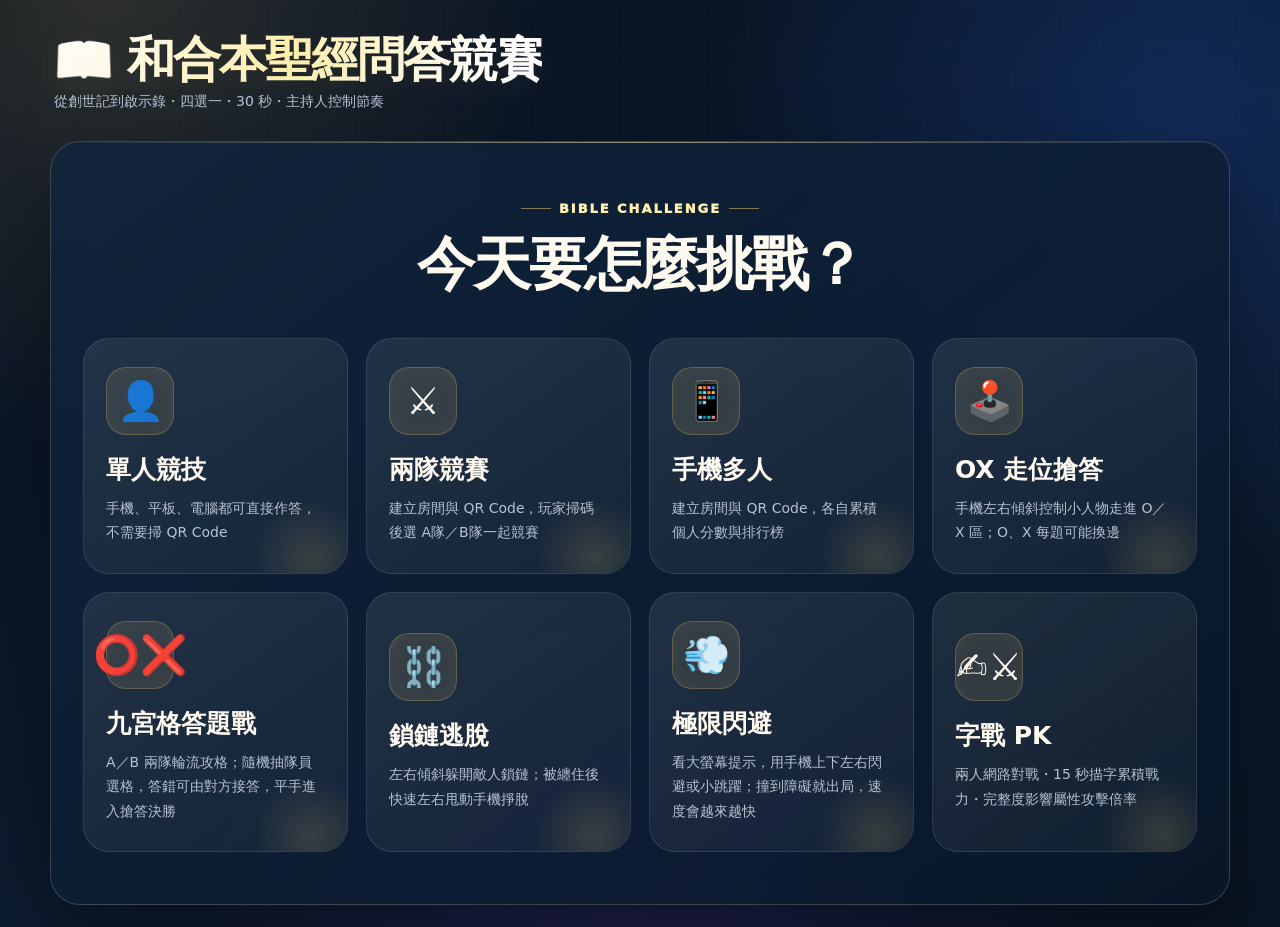
==== commit 593ffee1: "Add files via upload" ====
--- a/index.html
+++ b/index.html
@@ -49,6 +49,10 @@
           <span class="mode-icon">💨</span><b>極限閃避</b>
           <small>看大螢幕提示，用手機上下左右閃避或小跳躍；撞到障礙就出局，速度會越來越快</small>
         </button>
+        <button class="mode-card" data-mode="inkpk">
+          <span class="mode-icon">✍️⚔️</span><b>字戰 PK</b>
+          <small>兩人網路對戰・15 秒描字累積戰力・完整度影響屬性攻擊倍率</small>
+        </button>
       </div>
     </section>
 
@@ -60,6 +64,17 @@
         <div id="joinUrl" class="join-url"></div>
         <div class="room-line">房號 <strong id="roomCode">-----</strong></div>
         <div class="button-row"><button id="onlineSetupBtn" class="primary">設定題目</button><button id="newRoomBtn" class="secondary">建立新房</button></div>
+        <div id="inkpkLobbyOptions" class="inkpk-lobby-options hidden">
+          <label>字戰難度
+            <select id="inkpkDifficultySelect">
+              <option value="easy">🟢 簡單｜1.00×</option>
+              <option value="normal">🟡 普通｜1.15×</option>
+              <option value="hard">🔴 困難｜1.30×</option>
+              <option value="heaven">👼 上天堂｜1.50×</option>
+            </select>
+          </label>
+          <div class="muted">1 位真人＝自動加入 AI；2 位真人＝真人 PK。AI 完成度每局隨機 70%～100%。</div>
+        </div>
       </div>
       <div class="glass">
         <div class="title-row"><h2 id="waitingTitle">玩家等待區</h2><strong id="playerCount">0 人</strong></div>
@@ -68,7 +83,7 @@
           <div><b id="lobbyTeamBName">B隊</b><strong id="teamBCount">0 人</strong></div>
         </div>
         <div id="players" class="player-wrap"></div>
-        <p class="muted">人數不限，1 人也能加入；不補 AI，不限制奇數或偶數。</p>
+        <p id="lobbyRuleText" class="muted">人數不限，1 人也能加入；不補 AI，不限制奇數或偶數。</p>
       </div>
     </section>
 
@@ -256,6 +271,48 @@
       </div>
     </section>
 
+
+    <section id="inkpkGame" class="glass hidden">
+      <div class="inkpk-head">
+        <div>
+          <div class="eyebrow">✍️⚔️ INK BATTLE</div>
+          <h2>字戰 PK</h2>
+          <div id="inkpkHostStatus" class="status">等待兩位玩家</div>
+        </div>
+        <div class="inkpk-char-box">
+          <small>本局描寫</small>
+          <strong id="inkpkHostChar">勇</strong>
+        </div>
+      </div>
+
+      <div class="inkpk-versus">
+        <article class="inkpk-fighter" id="inkpkFighter1">
+          <div class="inkpk-player-top"><b id="inkpkName1">玩家 1</b><span id="inkpkColor1" class="ink-color-dot"></span></div>
+          <div class="inkpk-hp-shell"><div id="inkpkHp1" class="inkpk-hp-bar"></div></div>
+          <div class="inkpk-hp-text"><span id="inkpkHpText1">戰力 --</span><span id="inkpkComplete1">完整度 --</span></div>
+          <div class="inkpk-glyph-stage"><img id="inkpkGlyph1" alt="玩家一描寫的字"></div>
+          <div id="inkpkMult1" class="inkpk-mult">攻擊倍率 --</div>
+        </article>
+
+        <div class="inkpk-center">
+          <div class="inkpk-vs">VS</div>
+          <div id="inkpkClashText" class="inkpk-clash-text">準備中</div>
+        </div>
+
+        <article class="inkpk-fighter" id="inkpkFighter2">
+          <div class="inkpk-player-top"><b id="inkpkName2">玩家 2</b><span id="inkpkColor2" class="ink-color-dot"></span></div>
+          <div class="inkpk-hp-shell"><div id="inkpkHp2" class="inkpk-hp-bar"></div></div>
+          <div class="inkpk-hp-text"><span id="inkpkHpText2">戰力 --</span><span id="inkpkComplete2">完整度 --</span></div>
+          <div class="inkpk-glyph-stage"><img id="inkpkGlyph2" alt="玩家二描寫的字"></div>
+          <div id="inkpkMult2" class="inkpk-mult">攻擊倍率 --</div>
+        </article>
+      </div>
+
+      <div id="inkpkRuleHint" class="notice">兩位玩家都完成 15 秒描字後，字會自動進場碰撞對戰。</div>
+      <div id="inkpkWinner" class="ttt-winner hidden"></div>
+      <div class="button-row center"><button id="inkpkRestartBtn" class="primary hidden">再玩一次</button></div>
+    </section>
+
     <section id="ranking" class="glass hidden">
       <div class="eyebrow">FINAL RESULT</div>
       <h2>🏆 最終結果</h2>
--- a/styles.css
+++ b/styles.css
@@ -242,3 +242,57 @@
 }
 .dodge-eliminated small{display:block;margin-top:6px;font-size:14px;opacity:.8}
 @media(max-width:700px){.dodge-arena{min-height:320px}.dodge-meta{font-size:16px}.dodge-person span{font-size:32px}}
+
+
+/* ===== v16：字戰 PK ===== */
+.ink-color-picker{margin:14px 0}
+.ink-color-grid{display:grid;grid-template-columns:repeat(5,1fr);gap:8px;margin-top:8px}
+.ink-color-btn{min-height:48px;border-radius:14px;border:2px solid transparent;font-weight:900;cursor:pointer}
+.ink-color-btn.blue{background:#2563eb;color:#fff}.ink-color-btn.red{background:#dc2626;color:#fff}
+.ink-color-btn.green{background:#16a34a;color:#fff}.ink-color-btn.black{background:#111827;color:#fff}
+.ink-color-btn.yellow{background:#facc15;color:#111827}
+.ink-color-btn.active{outline:4px solid rgba(255,255,255,.9);transform:scale(1.04)}
+
+.inkpk-head{display:flex;justify-content:space-between;gap:18px;align-items:flex-start;margin-bottom:18px}
+.inkpk-char-box{display:flex;flex-direction:column;align-items:center;min-width:100px;padding:10px 18px;border-radius:18px;background:rgba(255,255,255,.06)}
+.inkpk-char-box strong{font-size:56px;line-height:1}
+.inkpk-versus{display:grid;grid-template-columns:1fr 110px 1fr;gap:18px;align-items:center}
+.inkpk-fighter{min-width:0;padding:18px;border-radius:22px;background:rgba(255,255,255,.05);border:1px solid rgba(255,255,255,.11);transition:transform .18s}
+.inkpk-player-top{display:flex;justify-content:space-between;align-items:center;gap:10px;font-size:22px}
+.ink-color-dot{width:24px;height:24px;border-radius:50%;border:2px solid rgba(255,255,255,.7)}
+.inkpk-hp-shell{height:18px;border-radius:999px;background:rgba(255,255,255,.1);overflow:hidden;margin:10px 0 6px}
+.inkpk-hp-bar{height:100%;width:100%;background:linear-gradient(90deg,#22c55e,#84cc16,#facc15,#ef4444);background-size:300% 100%;transition:width .35s ease}
+.inkpk-hp-text{display:flex;justify-content:space-between;gap:10px;flex-wrap:wrap;font-size:14px}
+.inkpk-glyph-stage{height:250px;display:flex;align-items:center;justify-content:center;margin:12px 0;border-radius:18px;background:radial-gradient(circle,rgba(255,255,255,.09),rgba(255,255,255,.02))}
+.inkpk-glyph-stage img{max-width:92%;max-height:92%;object-fit:contain;filter:drop-shadow(0 10px 15px rgba(0,0,0,.35))}
+.inkpk-center{text-align:center}.inkpk-vs{font-size:48px;font-weight:1000;color:var(--gold2)}
+.inkpk-clash-text{font-weight:900;margin-top:8px}.inkpk-mult{text-align:center;font-weight:800;color:var(--gold2)}
+.ink-clash-left{transform:translateX(22px) rotate(1deg)}.ink-clash-right{transform:translateX(-22px) rotate(-1deg)}
+
+.ink-canvas-wrap{position:relative;width:min(86vw,320px);aspect-ratio:1/1;margin:12px auto;border-radius:18px;overflow:hidden;background:#fff;border:3px solid rgba(255,255,255,.25);touch-action:none}
+.ink-canvas-wrap canvas{position:absolute;inset:0;width:100%;height:100%;touch-action:none}
+#inkTemplateCanvas{z-index:1;background:#fff}#inkDrawCanvas{z-index:2}
+.ink-live-stats{display:grid;grid-template-columns:repeat(3,1fr);gap:8px;margin:12px 0}
+.ink-live-stats>div{padding:10px;border-radius:14px;background:rgba(255,255,255,.06);text-align:center}
+.ink-live-stats span{display:block;font-size:12px;color:var(--muted)}.ink-live-stats strong{font-size:21px}
+.inkpk-my-color{display:inline-flex;padding:6px 10px;border:2px solid;border-radius:999px;font-weight:900;margin:4px 0 10px}
+.ink-mobile-battle{display:grid;grid-template-columns:1fr 56px 1fr;gap:10px;align-items:center}
+.ink-mobile-battle>div{min-width:0;text-align:center}.ink-mobile-vs{font-size:24px;font-weight:1000}
+.ink-mobile-battle b{display:block;overflow:hidden;text-overflow:ellipsis;white-space:nowrap}
+
+@media(max-width:800px){
+  .inkpk-versus{grid-template-columns:1fr;gap:12px}
+  .inkpk-center{order:2}.inkpk-fighter:first-child{order:1}.inkpk-fighter:last-child{order:3}
+  .inkpk-glyph-stage{height:200px}
+}
+@media(max-width:520px){
+  .ink-color-grid{grid-template-columns:repeat(5,1fr);gap:5px}.ink-color-btn{padding:8px 2px}
+  .ink-live-stats{grid-template-columns:1fr 1fr 1fr}
+}
+
+
+/* ===== v17：字戰難度與 AI ===== */
+.inkpk-lobby-options{margin-top:14px;padding:14px;border:1px solid rgba(255,255,255,.10);border-radius:16px;background:rgba(255,255,255,.035)}
+.inkpk-lobby-options label{display:grid;gap:6px;font-weight:900}
+.inkpk-lobby-options select{width:100%;margin-bottom:8px}
+.inkpk-char-box strong{max-width:180px;text-align:center;line-height:1.18;word-break:break-all}
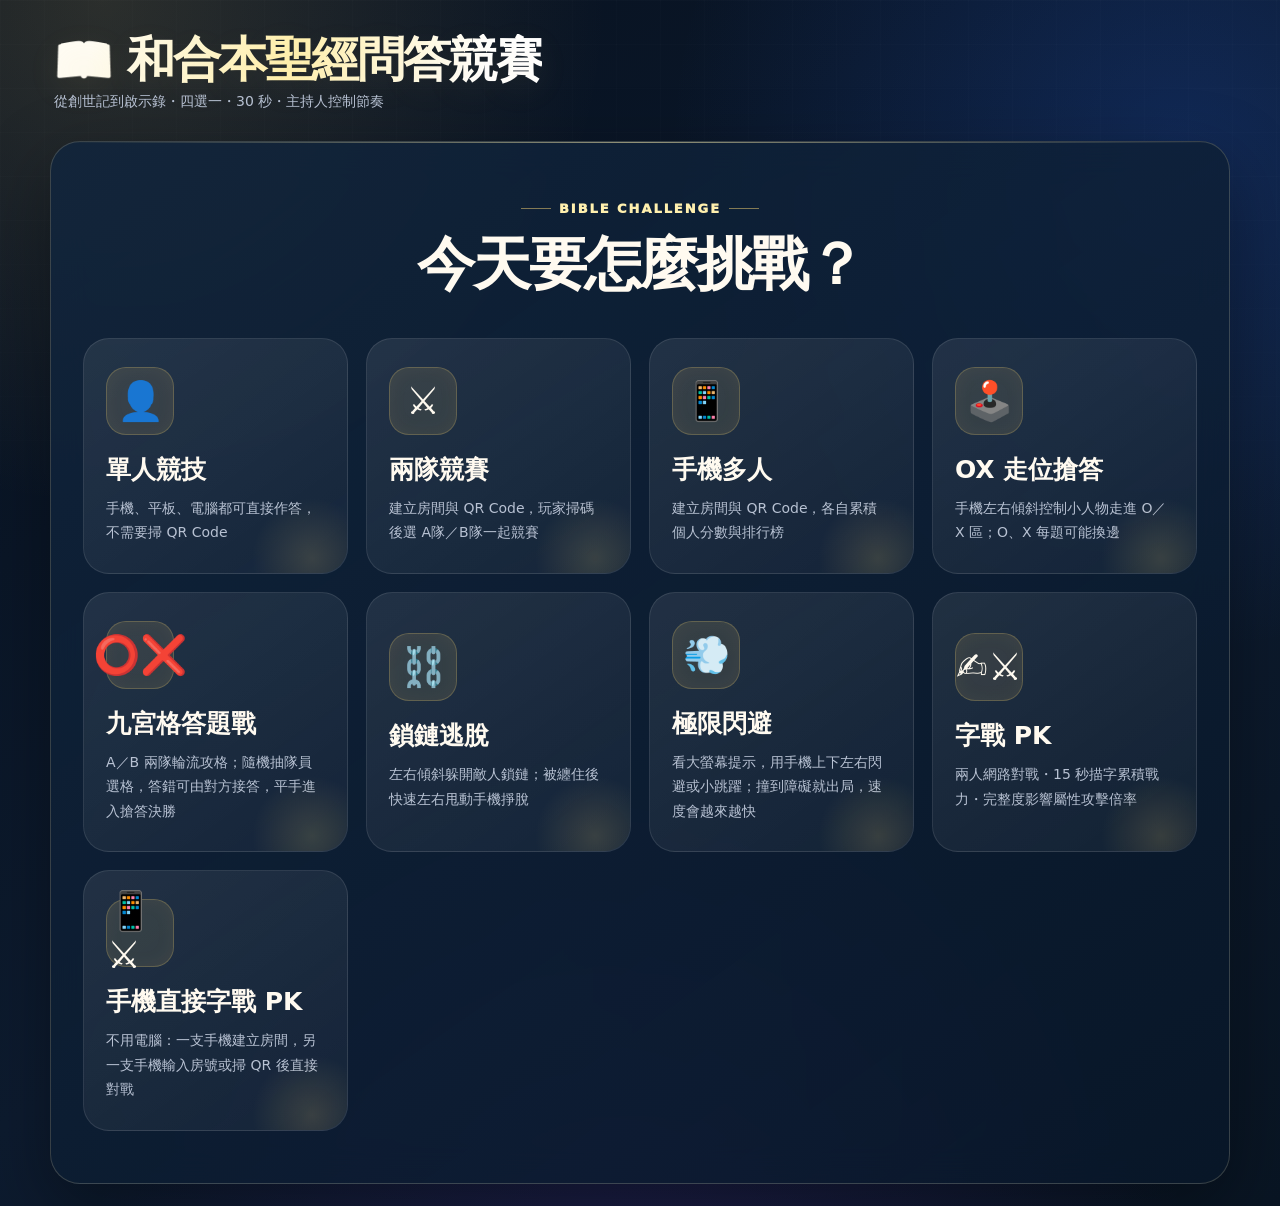
==== commit 042c2ffd: "Add files via upload" ====
--- a/index.html
+++ b/index.html
@@ -53,6 +53,10 @@
           <span class="mode-icon">✍️⚔️</span><b>字戰 PK</b>
           <small>兩人網路對戰・15 秒描字累積戰力・完整度影響屬性攻擊倍率</small>
         </button>
+        <a class="mode-card mobile-pk-link" href="./pk.html">
+          <span class="mode-icon">📱⚔️</span><b>手機直接字戰 PK</b>
+          <small>不用電腦：一支手機建立房間，另一支手機輸入房號或掃 QR 後直接對戰</small>
+        </a>
       </div>
     </section>
 
--- a/styles.css
+++ b/styles.css
@@ -296,3 +296,42 @@
 .inkpk-lobby-options label{display:grid;gap:6px;font-weight:900}
 .inkpk-lobby-options select{width:100%;margin-bottom:8px}
 .inkpk-char-box strong{max-width:180px;text-align:center;line-height:1.18;word-break:break-all}
+
+.ink-draw-color-box{margin:10px 0 14px;padding:12px;border:1px solid rgba(255,255,255,.10);border-radius:16px;background:rgba(255,255,255,.035)}
+.ink-draw-color-box .ink-color-grid{margin-top:8px}
+
+
+/* ===== v20：手機直接 PK + 戰力平衡 ===== */
+.mobile-pk-link{text-decoration:none;display:block}
+.pk-app{max-width:900px}
+.pk-panel{max-width:760px;margin:0 auto 18px}
+.pk-panel h1,.pk-panel h2{margin-top:10px}
+.pk-or{text-align:center;margin:14px 0;color:var(--muted);font-weight:900}
+.pk-share-grid{display:grid;grid-template-columns:210px 1fr;gap:16px;align-items:center;margin:16px 0}
+.pk-share-grid .qr-box{min-height:190px}
+.pk-link-button{display:block;text-align:center;text-decoration:none;margin-top:10px}
+.pk-battle-grid{display:grid;grid-template-columns:1fr 70px 1fr;gap:12px;align-items:center}
+.pk-battle-grid article{min-width:0;padding:14px;border-radius:18px;background:rgba(255,255,255,.05);border:1px solid rgba(255,255,255,.1)}
+.pk-battle-name{display:flex;justify-content:space-between;align-items:center;gap:8px;font-size:18px}
+.pk-battle-vs{text-align:center;font-weight:1000;font-size:28px;color:var(--gold2)}
+.pk-battle-vs small{font-size:12px;color:var(--muted)}
+.pk-glyph-box{height:220px;margin:12px 0;border-radius:16px;background:rgba(255,255,255,.04);display:flex;align-items:center;justify-content:center;overflow:hidden}
+.pk-glyph-box img{max-width:95%;max-height:95%;object-fit:contain}
+@media(max-width:640px){
+  .pk-share-grid{grid-template-columns:1fr}.pk-share-grid .qr-box{margin:auto}
+  .pk-battle-grid{grid-template-columns:1fr}.pk-battle-vs{padding:2px 0}
+  .pk-glyph-box{height:180px}
+}
+
+
+/* ===== v21：描字目標字樣顯示 ===== */
+.ink-target-card{
+  margin:10px 0 14px;padding:14px 12px;border-radius:18px;text-align:center;
+  background:rgba(255,255,255,.045);border:1px solid rgba(255,255,255,.10)
+}
+.ink-target-word{
+  margin:8px auto 6px;max-width:100%;font-weight:1000;line-height:1.18;
+  font-size:clamp(42px,12vw,78px);color:var(--gold2);word-break:break-all;
+  text-shadow:0 6px 24px rgba(230,197,109,.16)
+}
+.ink-target-rule{font-size:13px;color:var(--muted);line-height:1.5}
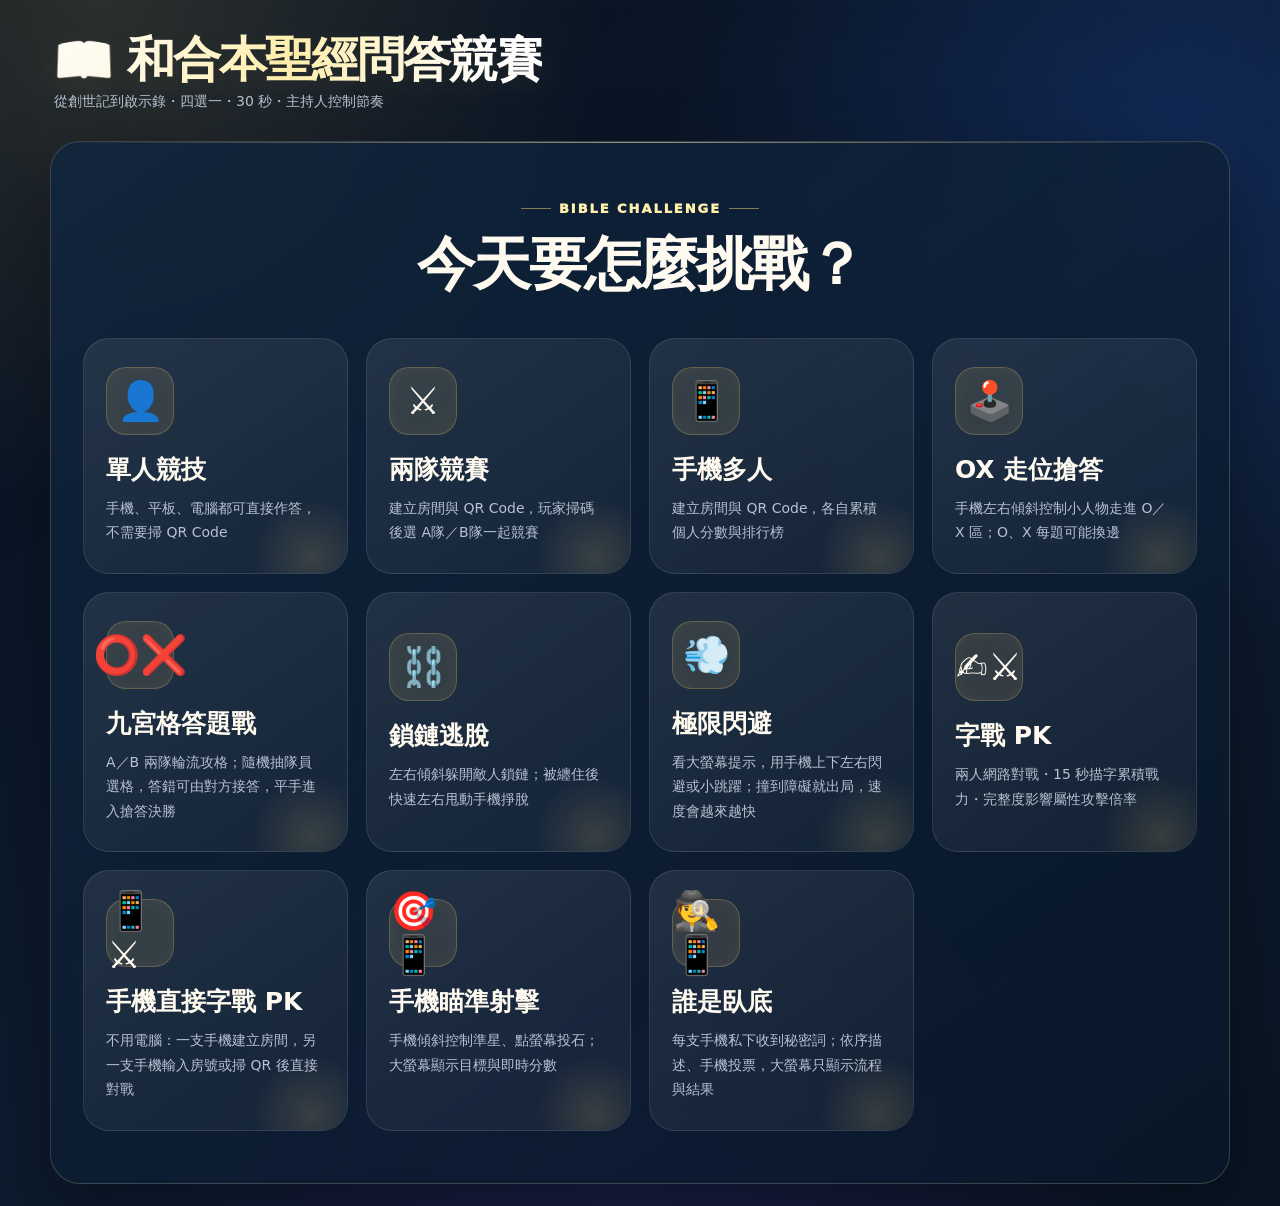
==== commit 7e7fb9d1: "Add files via upload" ====
--- a/index.html
+++ b/index.html
@@ -57,6 +57,14 @@
           <span class="mode-icon">📱⚔️</span><b>手機直接字戰 PK</b>
           <small>不用電腦：一支手機建立房間，另一支手機輸入房號或掃 QR 後直接對戰</small>
         </a>
+        <a class="mode-card mobile-pk-link" href="./shoot.html">
+          <span class="mode-icon">🎯📱</span><b>手機瞄準射擊</b>
+          <small>手機傾斜控制準星、點螢幕投石；大螢幕顯示目標與即時分數</small>
+        </a>
+        <a class="mode-card mobile-pk-link" href="./undercover.html">
+          <span class="mode-icon">🕵️📱</span><b>誰是臥底</b>
+          <small>每支手機私下收到秘密詞；依序描述、手機投票，大螢幕只顯示流程與結果</small>
+        </a>
       </div>
     </section>
 
@@ -71,10 +79,10 @@
         <div id="inkpkLobbyOptions" class="inkpk-lobby-options hidden">
           <label>字戰難度
             <select id="inkpkDifficultySelect">
-              <option value="easy">🟢 簡單｜1.00×</option>
-              <option value="normal">🟡 普通｜1.15×</option>
-              <option value="hard">🔴 困難｜1.30×</option>
-              <option value="heaven">👼 上天堂｜1.50×</option>
+              <option value="easy">🟢 簡單｜1個字｜1.00×</option>
+              <option value="normal">🟡 普通｜2個字｜1.15×</option>
+              <option value="hard">🔴 困難｜3個字｜1.30×</option>
+              <option value="heaven">👼 上天堂｜5個字｜1.50×</option>
             </select>
           </label>
           <div class="muted">1 位真人＝自動加入 AI；2 位真人＝真人 PK。AI 完成度每局隨機 70%～100%。</div>
--- a/styles.css
+++ b/styles.css
@@ -335,3 +335,49 @@
   text-shadow:0 6px 24px rgba(230,197,109,.16)
 }
 .ink-target-rule{font-size:13px;color:var(--muted);line-height:1.5}
+
+
+/* ===== v23：手機瞄準射擊 ===== */
+.shoot-arena{position:relative;height:min(62vh,620px);min-height:420px;border-radius:28px;overflow:hidden;background:
+ radial-gradient(circle at 50% 35%,rgba(255,255,255,.06),transparent 26%),
+ linear-gradient(#9fd2ff 0 58%,#648b52 58% 100%);border:1px solid rgba(255,255,255,.16)}
+.shoot-bg-giant{position:absolute;left:50%;bottom:5%;transform:translateX(-50%);font-size:min(26vw,260px);opacity:.15;filter:grayscale(1)}
+.shoot-target{position:absolute;width:150px;height:150px;transform:translate(-50%,-50%);border-radius:50%;transition:left .28s ease,top .28s ease;filter:drop-shadow(0 14px 20px rgba(0,0,0,.26))}
+.shoot-ring,.shoot-bull{position:absolute;left:50%;top:50%;transform:translate(-50%,-50%);border-radius:50%;display:flex;align-items:center;justify-content:center;font-weight:1000}
+.shoot-ring.ring-3{width:150px;height:150px;background:#f6e8c5;border:6px solid #7a4d25}
+.shoot-ring.ring-2{width:90px;height:90px;background:#d96d55;border:5px solid #6f2e2b}
+.shoot-ring.ring-1{width:46px;height:46px;background:#f5cf4b;border:4px solid #6b5313}
+.shoot-bull{width:30px;height:30px;background:#111827;color:white;font-size:10px}
+.shoot-crosshair{position:absolute;transform:translate(-50%,-50%);font-size:38px;font-weight:1000;color:white;text-shadow:0 0 3px #000,0 0 10px #000;pointer-events:none}
+.shoot-crosshair::after{content:attr(data-name);position:absolute;top:34px;left:50%;transform:translateX(-50%);font-size:11px;white-space:nowrap;background:rgba(0,0,0,.55);padding:2px 5px;border-radius:7px}
+.shoot-marker{position:absolute;transform:translate(-50%,-50%);font-weight:1000;font-size:22px;animation:shoot-pop .9s ease forwards;pointer-events:none}
+.shoot-marker.hit{color:#fff7a8}.shoot-marker.miss{color:#fff}
+@keyframes shoot-pop{0%{opacity:0;transform:translate(-50%,-50%) scale(.4)}25%{opacity:1;transform:translate(-50%,-50%) scale(1.25)}100%{opacity:0;transform:translate(-50%,-100%) scale(.9)}}
+.shoot-score-legend{display:flex;gap:10px;flex-wrap:wrap;justify-content:center;margin:14px 0;color:var(--muted)}
+.shoot-scoreboard{display:grid;grid-template-columns:repeat(auto-fit,minmax(180px,1fr));gap:10px}
+.shoot-score-row{display:flex;justify-content:space-between;gap:10px;padding:10px 14px;border-radius:14px;background:rgba(255,255,255,.05)}
+.shoot-phone-pad{position:relative;height:280px;margin:12px 0;border-radius:22px;background:radial-gradient(circle,rgba(230,197,109,.18),transparent 35%),rgba(255,255,255,.04);border:1px solid rgba(255,255,255,.12);overflow:hidden}
+.shoot-phone-cross{position:absolute;left:50%;top:50%;transform:translate(-50%,-50%);font-size:54px;color:var(--gold2);text-shadow:0 0 14px rgba(255,240,174,.55)}
+.shoot-phone-coord{text-align:center;color:var(--muted);margin-bottom:10px}
+.shoot-fire-btn{width:100%;min-height:88px;border:none;border-radius:24px;font-size:30px;font-weight:1000;background:linear-gradient(135deg,#f59e0b,#ef4444);color:white;box-shadow:var(--soft-shadow);margin:10px 0}
+.shoot-fallback-grid{display:grid;grid-template-columns:repeat(5,1fr);gap:6px;margin:8px 0}
+.shoot-fallback-grid button{min-height:50px;border-radius:12px;border:1px solid rgba(255,255,255,.12);background:rgba(255,255,255,.07);color:white}
+
+/* ===== v23：誰是臥底 ===== */
+.uc-order{display:grid;gap:10px;max-width:650px;margin:18px auto}
+.uc-order-row{display:grid;grid-template-columns:44px 1fr;align-items:center;gap:10px;padding:12px 15px;border-radius:16px;background:rgba(255,255,255,.05)}
+.uc-order-row strong{display:flex;width:34px;height:34px;border-radius:50%;align-items:center;justify-content:center;background:rgba(230,197,109,.18);color:var(--gold2)}
+.uc-vote-bars{display:grid;gap:10px;margin:16px 0}
+.uc-vote-row{display:grid;grid-template-columns:140px 1fr 36px;gap:10px;align-items:center}
+.uc-vote-row>div{height:14px;border-radius:999px;background:rgba(255,255,255,.08);overflow:hidden}
+.uc-vote-row i{display:block;height:100%;background:linear-gradient(90deg,#7c3aed,#e6c56d)}
+.uc-reveal-words{display:grid;grid-template-columns:repeat(3,1fr);gap:10px;margin:18px 0}
+.uc-reveal-words>div{padding:16px;border-radius:18px;background:rgba(255,255,255,.05);text-align:center}
+.uc-reveal-words small{display:block;color:var(--muted);margin-bottom:6px}.uc-reveal-words strong{font-size:22px}
+.uc-secret-card{padding:24px 18px;margin:15px 0;border-radius:24px;text-align:center;background:radial-gradient(circle,rgba(230,197,109,.14),transparent 60%),rgba(255,255,255,.05);border:1px solid rgba(255,255,255,.12)}
+.uc-secret-card strong{display:block;font-size:clamp(42px,13vw,72px);color:var(--gold2);margin-top:8px;word-break:break-all}
+.uc-mobile-votes{display:grid;gap:10px}
+@media(max-width:640px){
+ .shoot-arena{min-height:360px}.shoot-target{width:120px;height:120px}.shoot-ring.ring-3{width:120px;height:120px}.shoot-ring.ring-2{width:74px;height:74px}.shoot-ring.ring-1{width:40px;height:40px}
+ .uc-reveal-words{grid-template-columns:1fr}.uc-vote-row{grid-template-columns:100px 1fr 28px}
+}
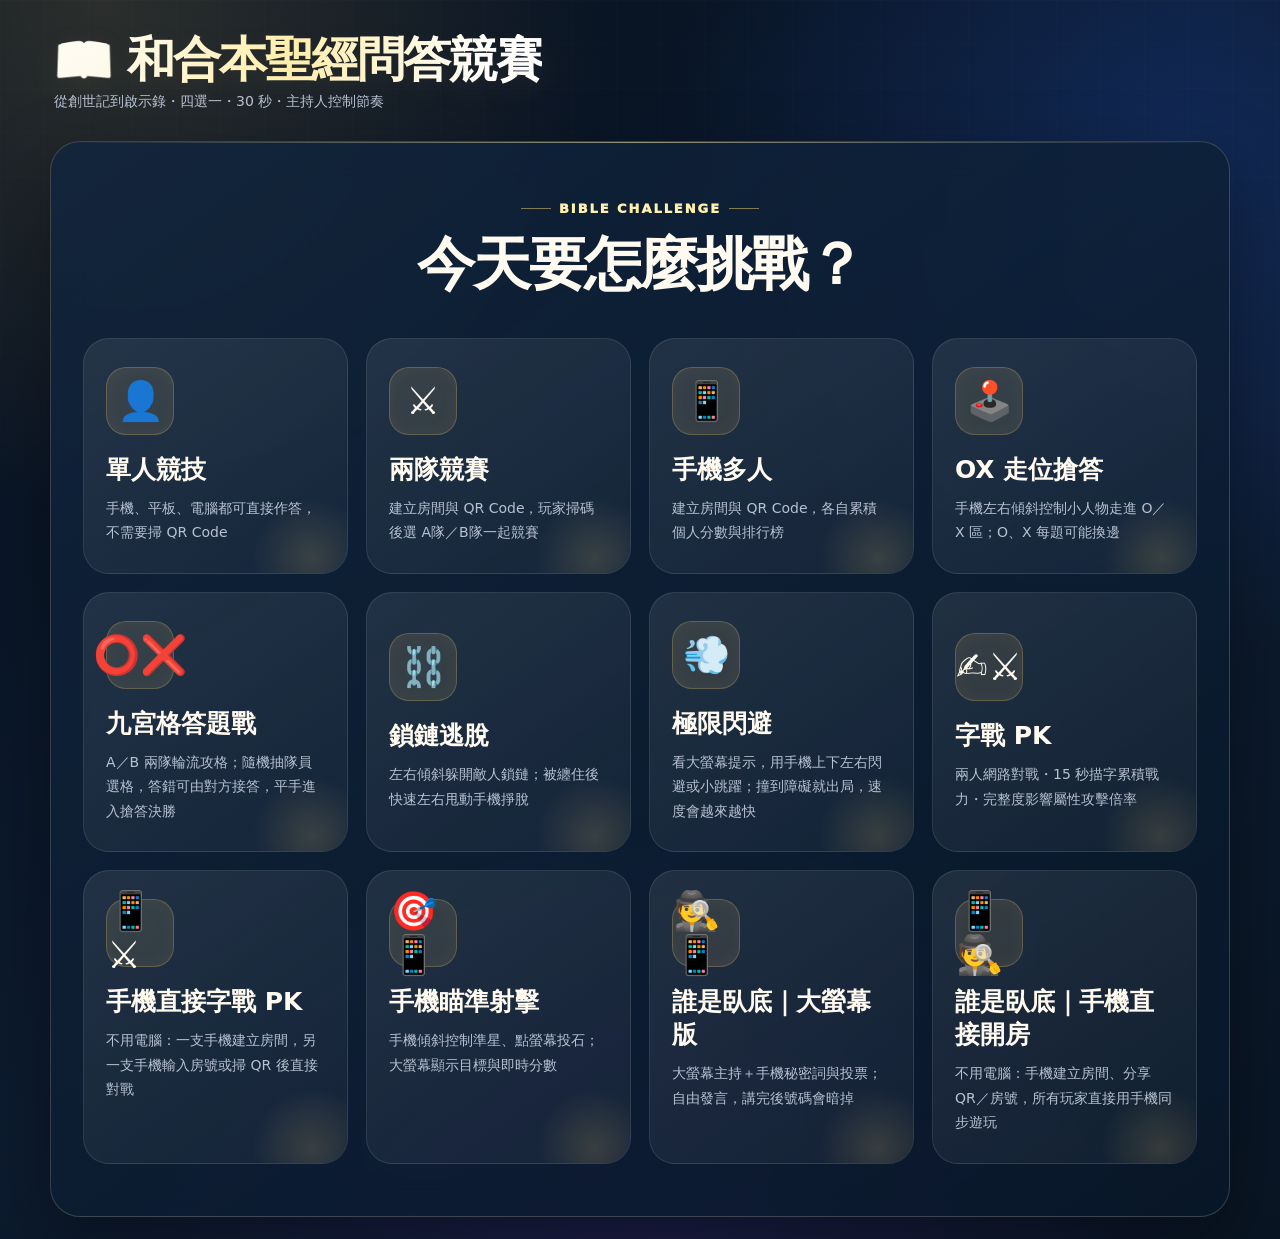
==== commit 37d24b2c: "Add files via upload" ====
--- a/index.html
+++ b/index.html
@@ -62,8 +62,12 @@
           <small>手機傾斜控制準星、點螢幕投石；大螢幕顯示目標與即時分數</small>
         </a>
         <a class="mode-card mobile-pk-link" href="./undercover.html">
-          <span class="mode-icon">🕵️📱</span><b>誰是臥底</b>
-          <small>每支手機私下收到秘密詞；依序描述、手機投票，大螢幕只顯示流程與結果</small>
+          <span class="mode-icon">🕵️📱</span><b>誰是臥底｜大螢幕版</b>
+          <small>大螢幕主持＋手機秘密詞與投票；自由發言，講完後號碼會暗掉</small>
+        </a>
+        <a class="mode-card mobile-pk-link" href="./undercover-phone.html">
+          <span class="mode-icon">📱🕵️</span><b>誰是臥底｜手機直接開房</b>
+          <small>不用電腦：手機建立房間、分享 QR／房號，所有玩家直接用手機同步遊玩</small>
         </a>
       </div>
     </section>
--- a/styles.css
+++ b/styles.css
@@ -381,3 +381,77 @@
  .shoot-arena{min-height:360px}.shoot-target{width:120px;height:120px}.shoot-ring.ring-3{width:120px;height:120px}.shoot-ring.ring-2{width:74px;height:74px}.shoot-ring.ring-1{width:40px;height:40px}
  .uc-reveal-words{grid-template-columns:1fr}.uc-vote-row{grid-template-columns:100px 1fr 28px}
 }
+
+
+/* ===== v25：誰是臥底自由發言 ===== */
+.uc-number-board{
+  display:grid;
+  grid-template-columns:repeat(auto-fit,minmax(100px,1fr));
+  gap:16px;
+  margin:20px 0 26px;
+}
+.uc-number-light{
+  min-height:130px;
+  border-radius:24px;
+  display:flex;
+  flex-direction:column;
+  align-items:center;
+  justify-content:center;
+  gap:7px;
+  background:radial-gradient(circle at 50% 35%,rgba(255,246,166,.98),rgba(230,197,109,.42) 52%,rgba(255,255,255,.06) 76%);
+  border:2px solid rgba(255,240,174,.72);
+  box-shadow:0 0 28px rgba(230,197,109,.32),inset 0 0 26px rgba(255,255,255,.11);
+  transition:opacity .28s ease,filter .28s ease,transform .28s ease;
+}
+.uc-number-light strong{font-size:52px;line-height:1;color:#152033;text-shadow:0 1px 0 rgba(255,255,255,.45)}
+.uc-number-light small{font-size:13px;color:#273349;font-weight:900}
+.uc-number-light.done{
+  opacity:.25;
+  filter:grayscale(1) brightness(.55);
+  box-shadow:none;
+  transform:scale(.96);
+}
+.uc-player-number-wrap{
+  display:flex;
+  flex-direction:column;
+  align-items:center;
+  justify-content:center;
+  margin:12px 0 16px;
+  padding:18px;
+  border-radius:24px;
+  background:rgba(255,255,255,.05);
+  border:1px solid rgba(255,255,255,.11);
+}
+.uc-player-number-wrap span{color:var(--muted);font-size:14px}
+.uc-player-number-wrap strong{
+  font-size:84px;
+  line-height:1;
+  color:var(--gold2);
+  text-shadow:0 0 28px rgba(230,197,109,.26);
+  margin-top:6px;
+}
+.uc-speech-actions{display:grid;gap:12px;margin-top:14px}
+.uc-secret-card.uc-secret-hidden{
+  min-height:150px;
+  background:rgba(255,255,255,.025);
+}
+.uc-secret-card.uc-secret-hidden>*{visibility:hidden}
+#umRevealBtn{user-select:none;-webkit-user-select:none;touch-action:none}
+@media(max-width:640px){
+  .uc-number-board{grid-template-columns:repeat(3,1fr);gap:10px}
+  .uc-number-light{min-height:100px;border-radius:18px}
+  .uc-number-light strong{font-size:42px}
+  .uc-player-number-wrap strong{font-size:72px}
+}
+
+
+/* ===== v26：誰是臥底手機直接開房 ===== */
+.uc-phone-app{max-width:820px}
+.uc-phone-create{display:grid;gap:12px}
+.uc-phone-host-box{margin:12px 0;padding:14px;border-radius:18px;background:rgba(255,255,255,.04);border:1px solid rgba(255,255,255,.10)}
+.uc-host-action{margin-top:18px}
+#upNumberBoard{grid-template-columns:repeat(auto-fit,minmax(86px,1fr))}
+#upSecretPeek{min-height:155px}
+@media(max-width:640px){
+  #upNumberBoard{grid-template-columns:repeat(3,1fr)}
+}
